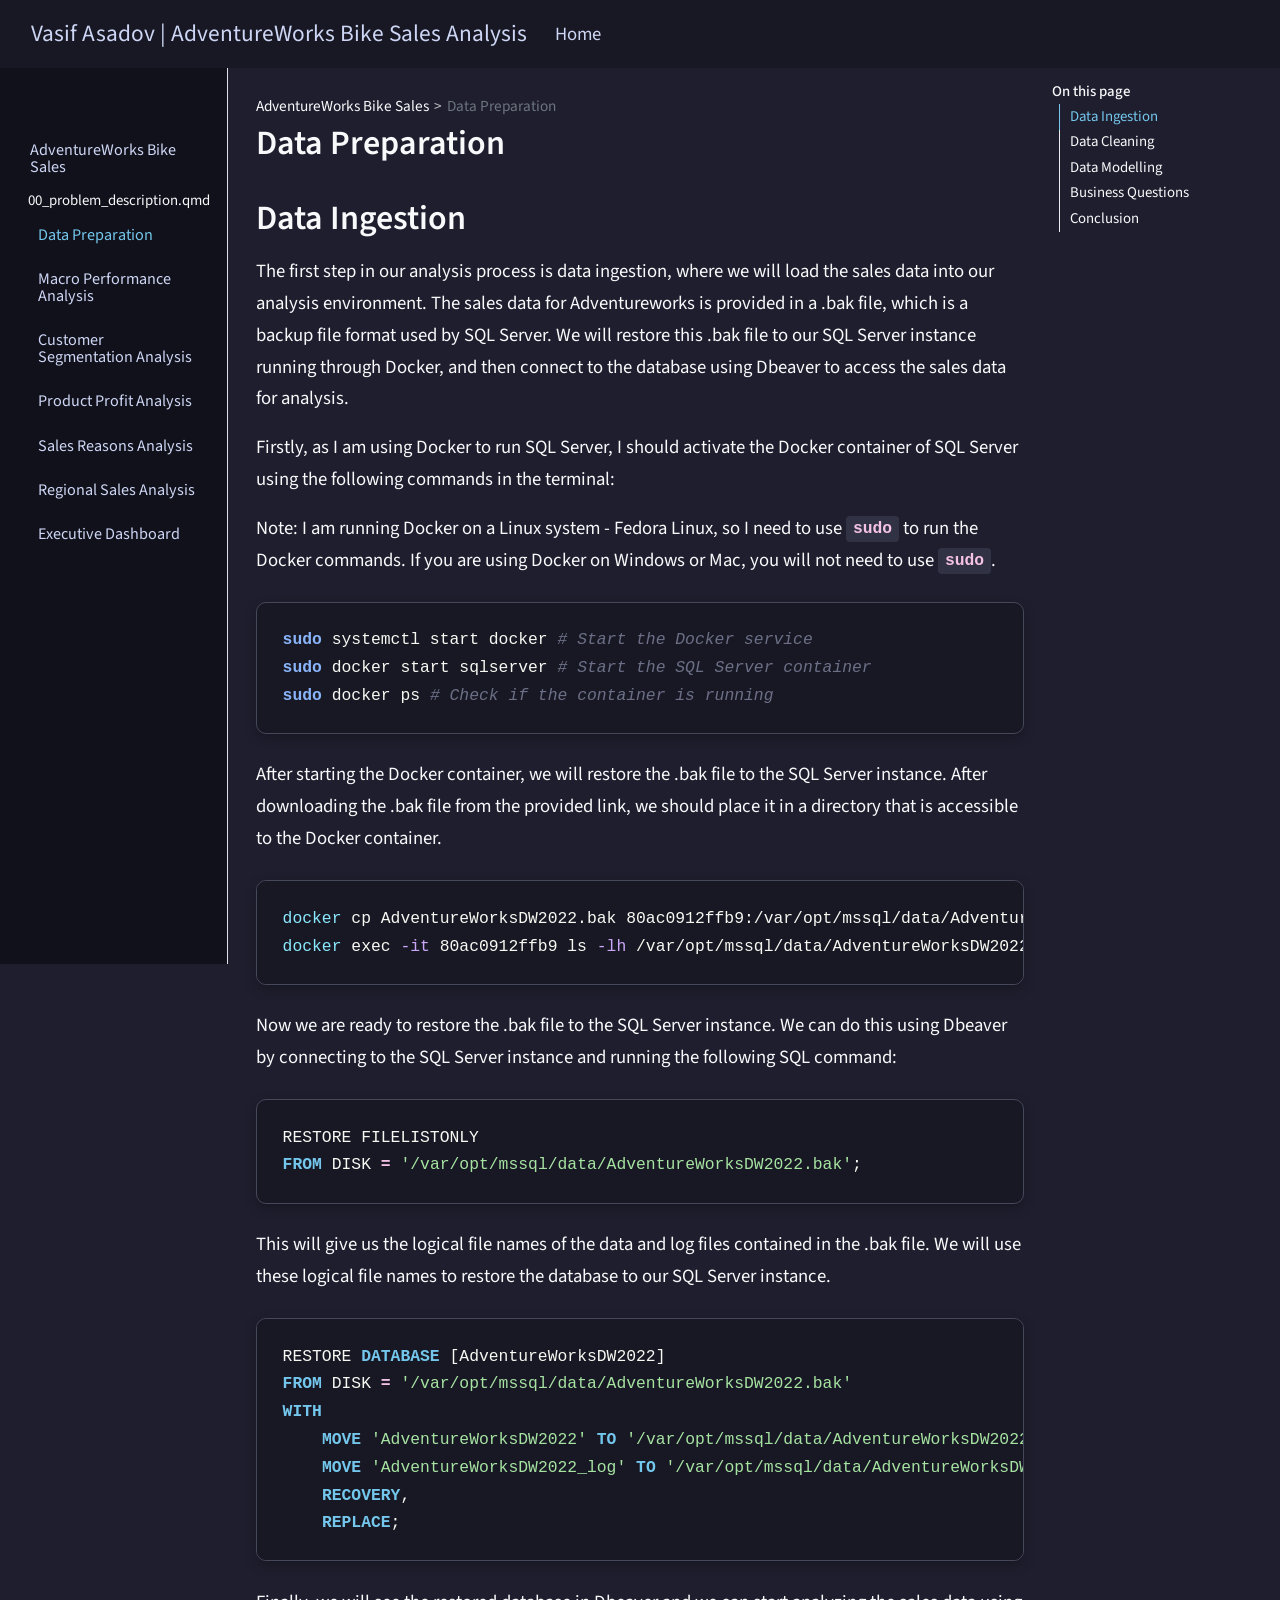
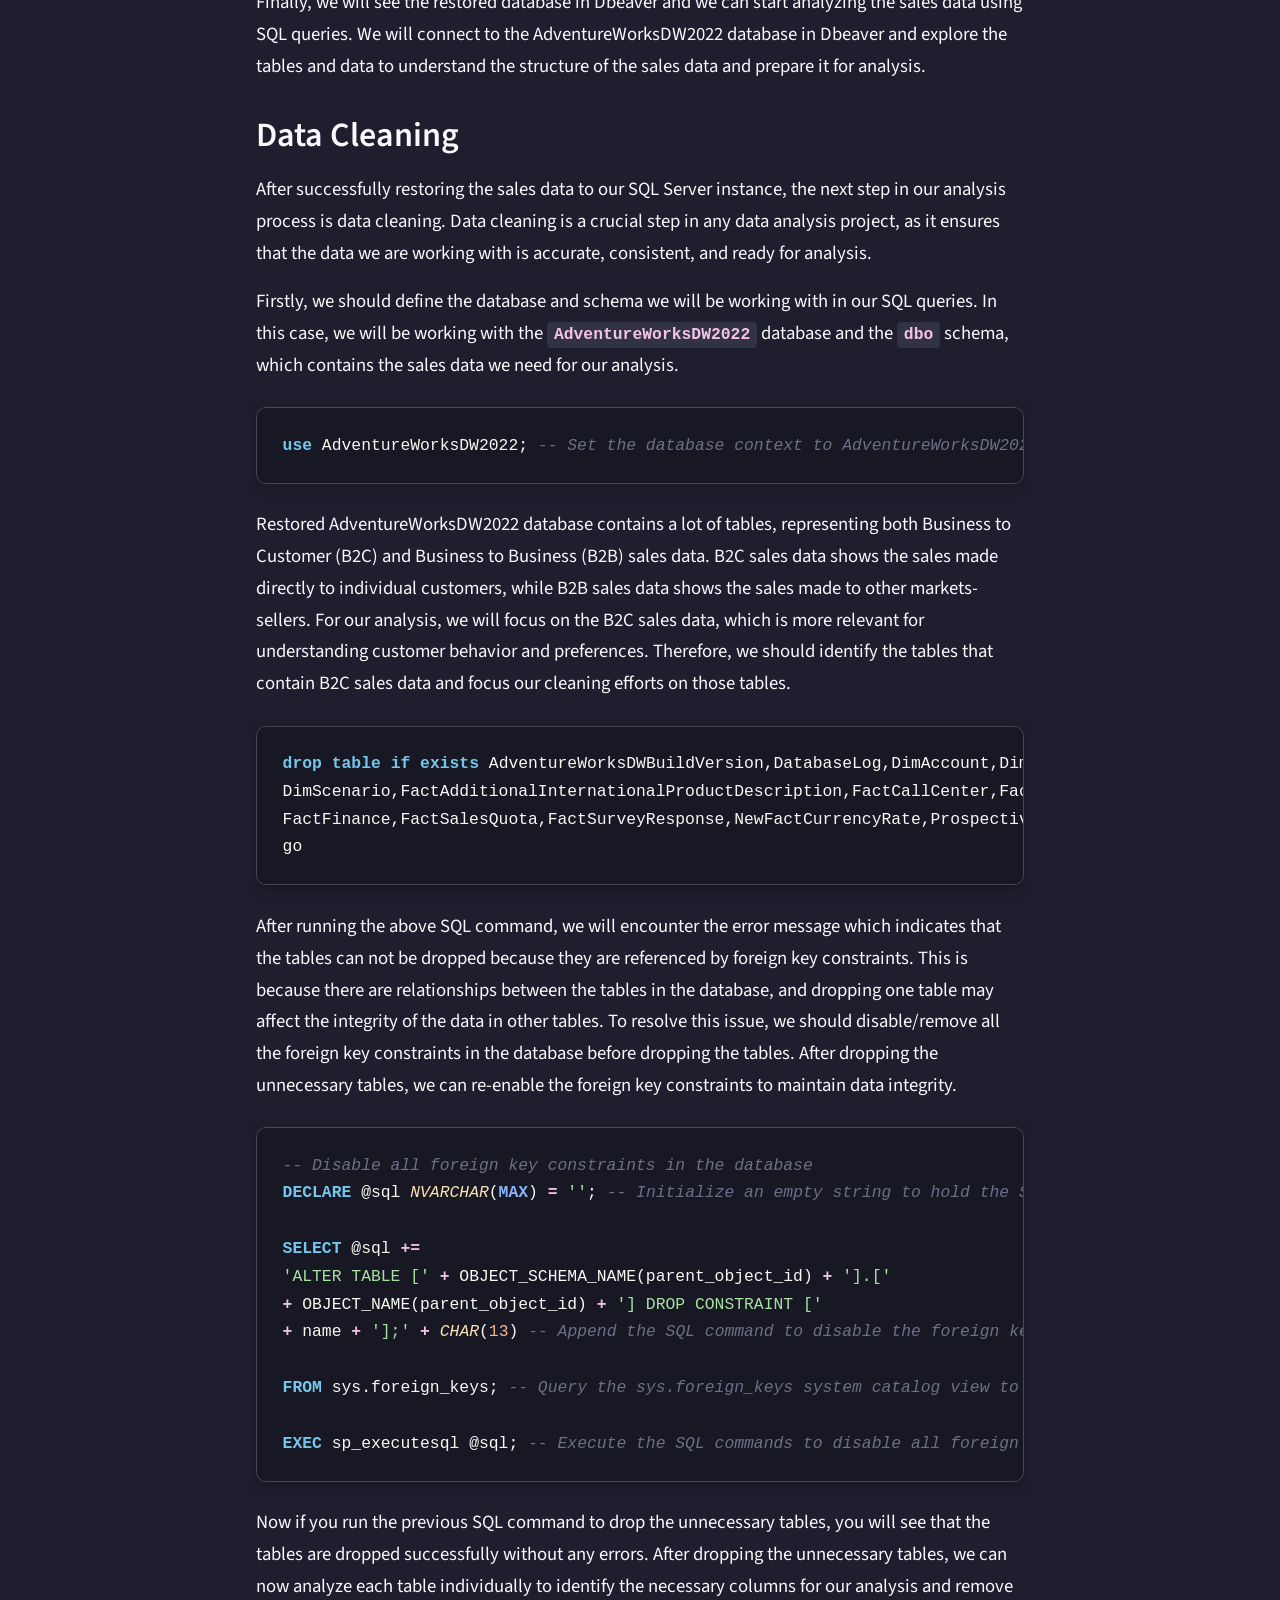
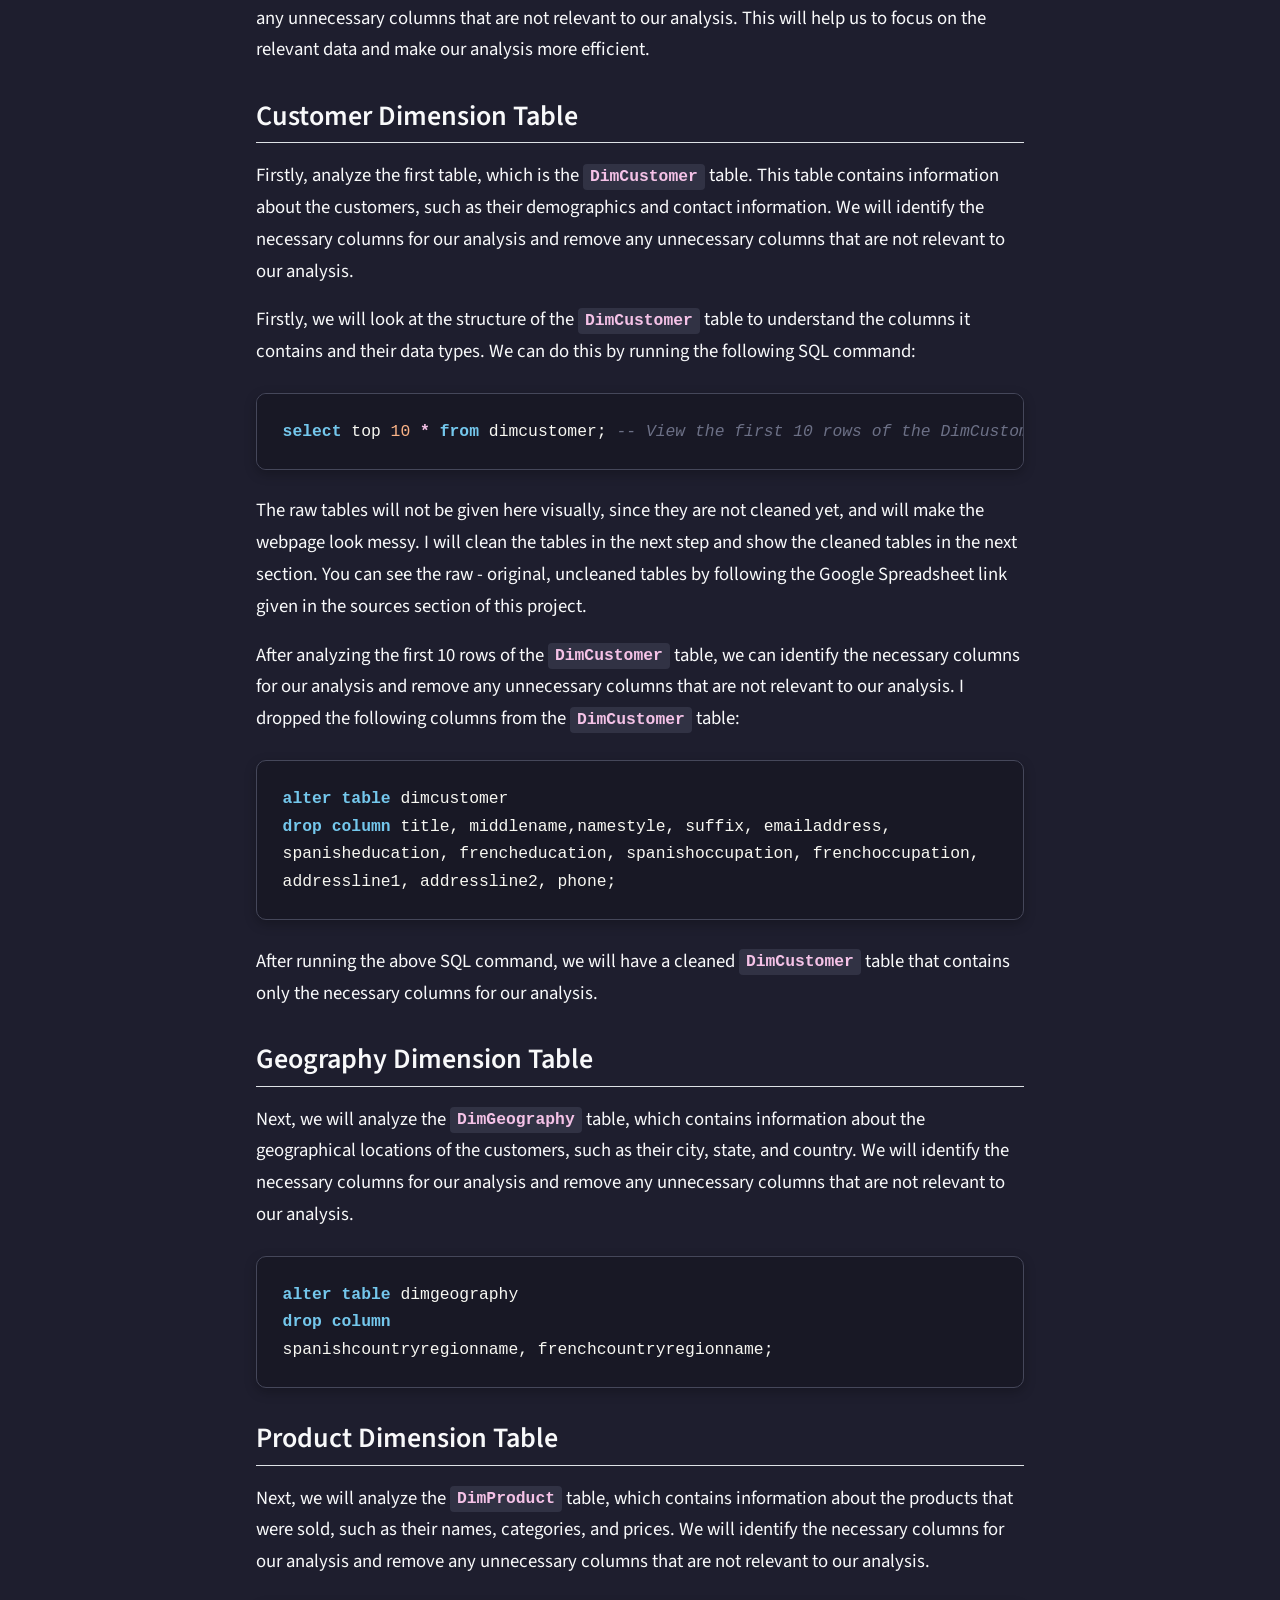
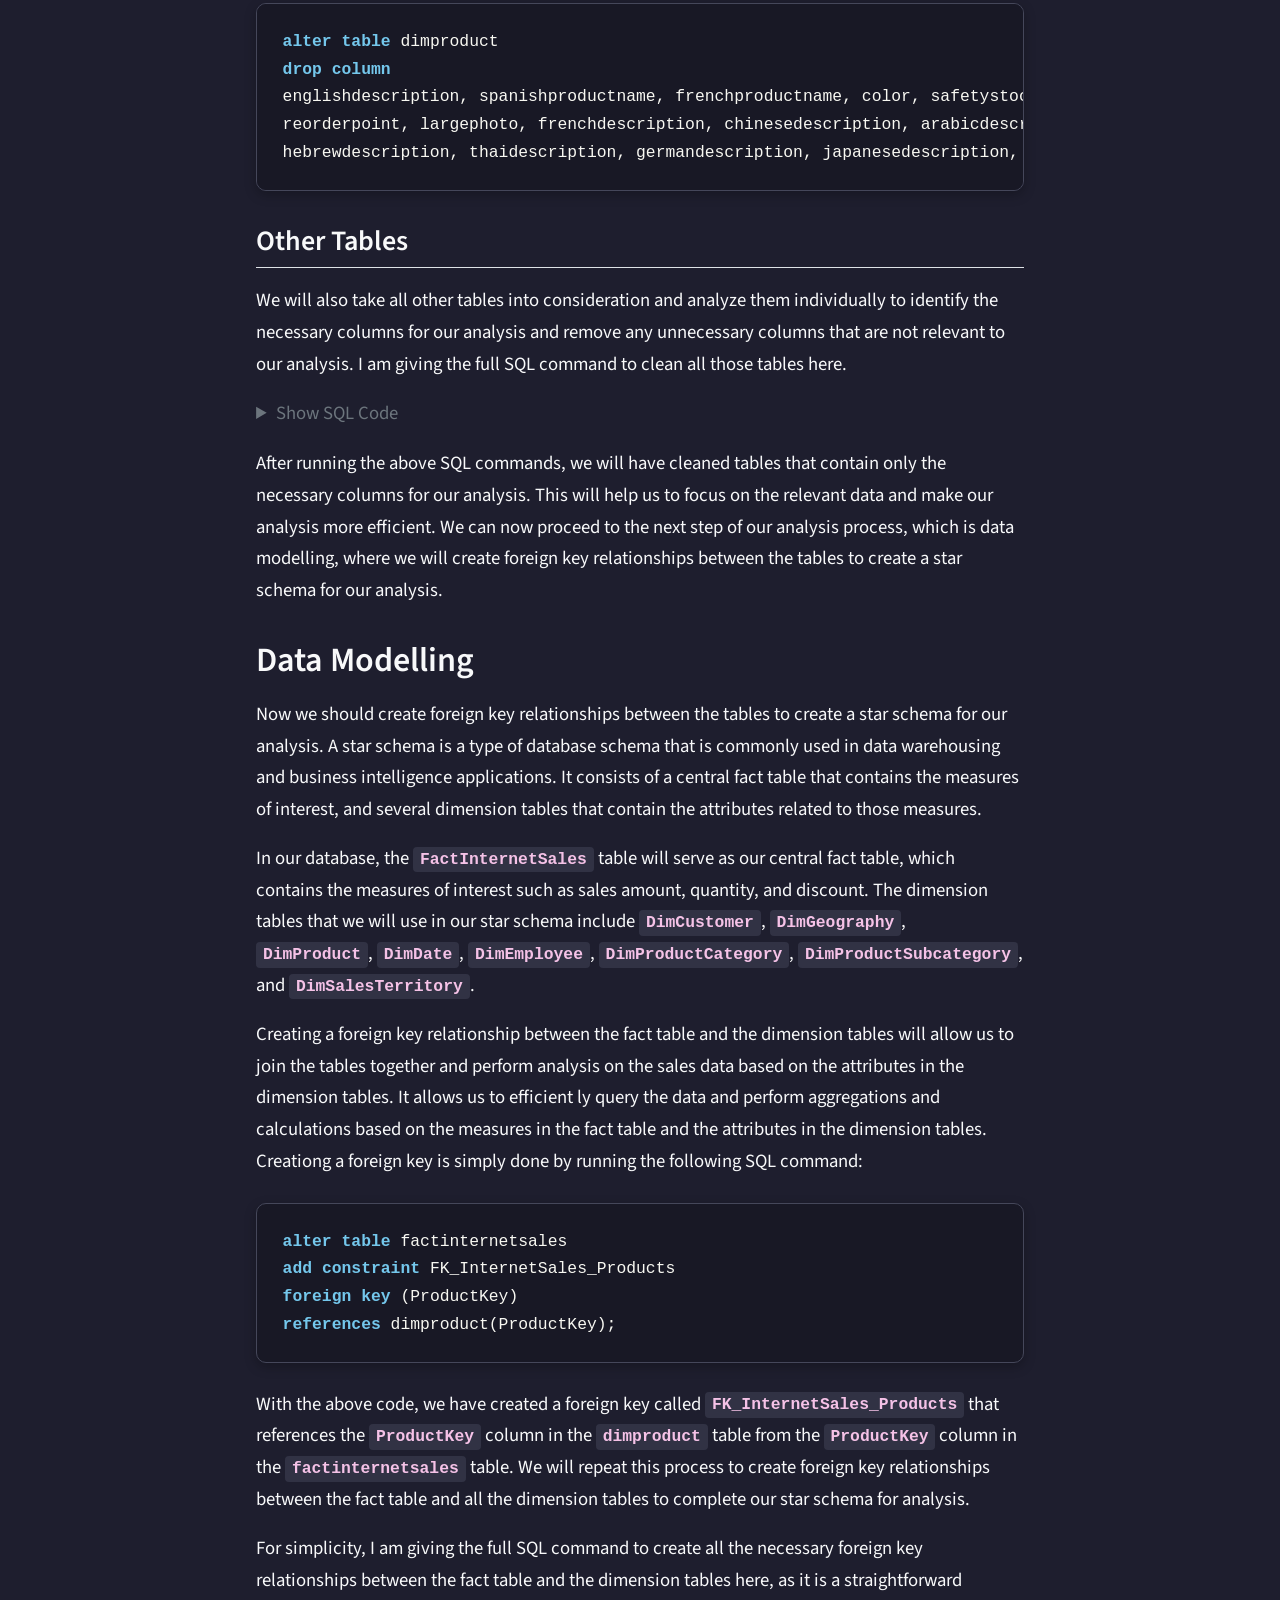
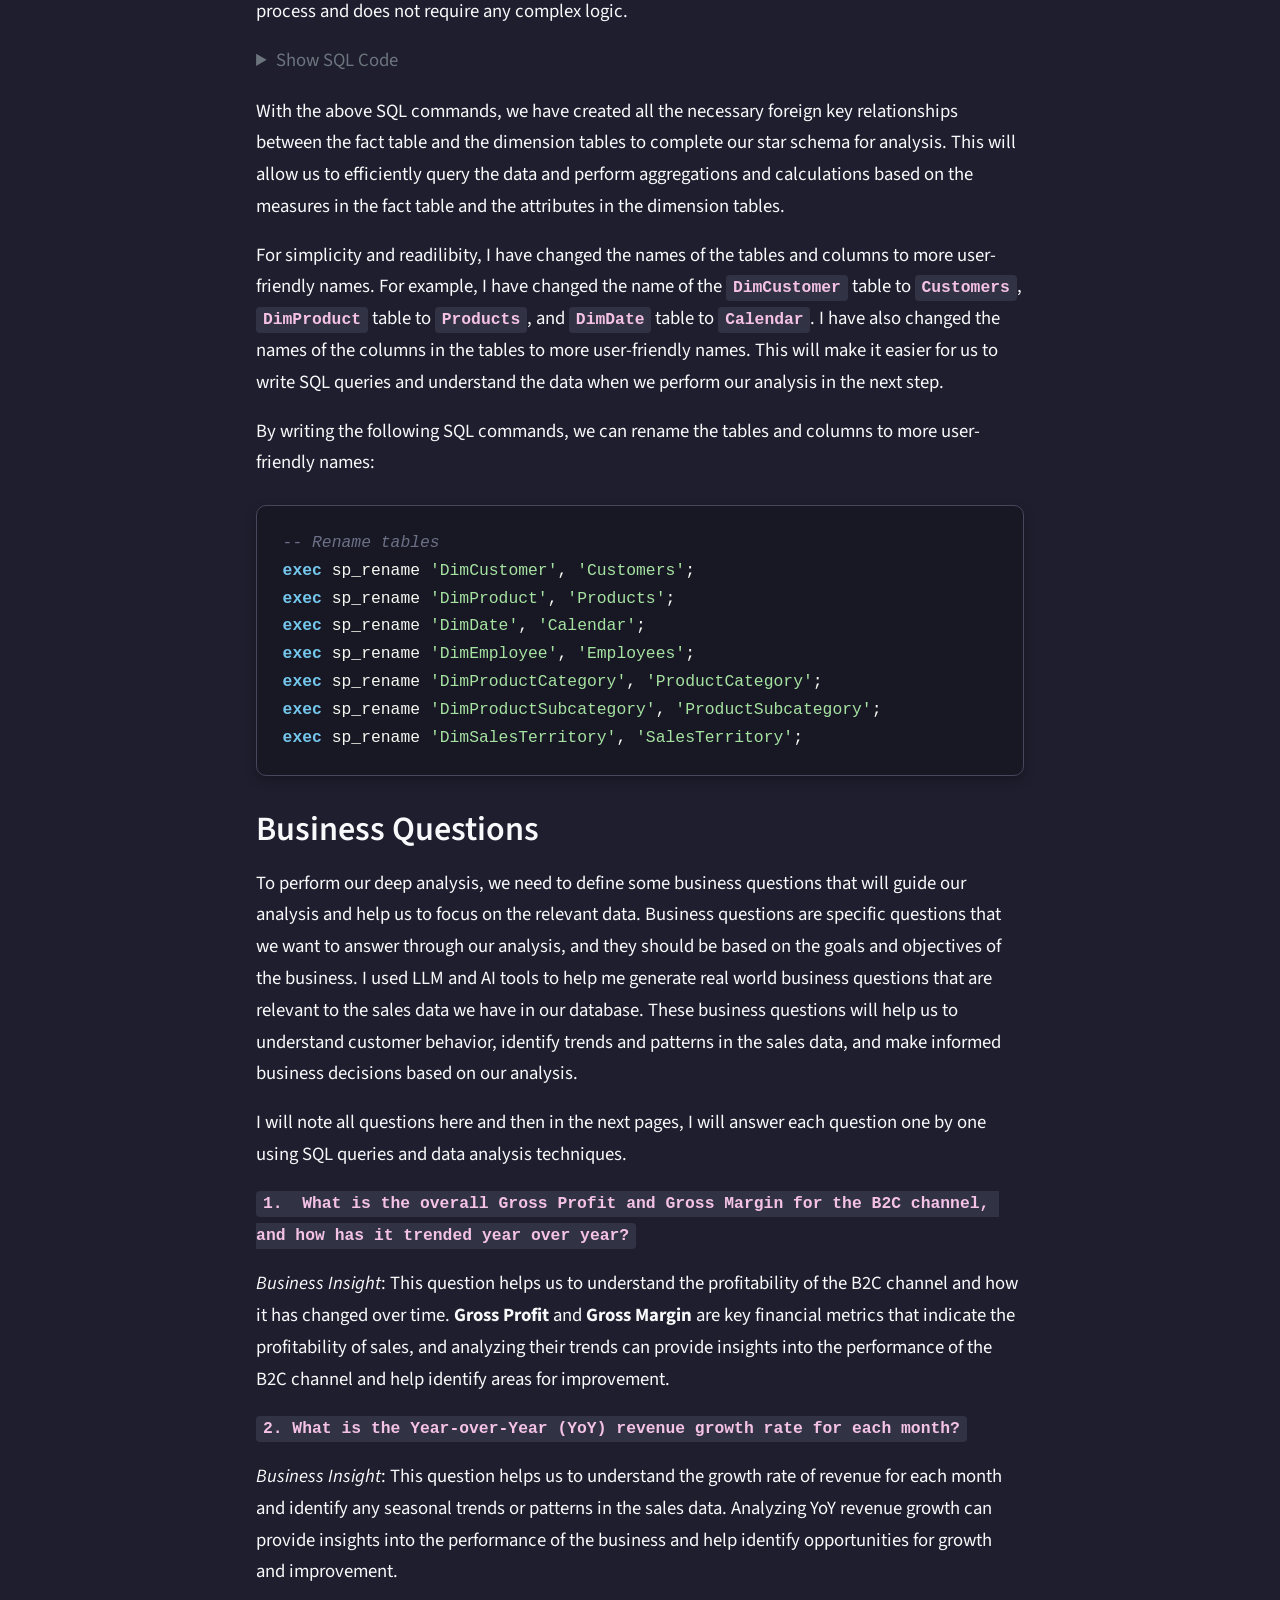
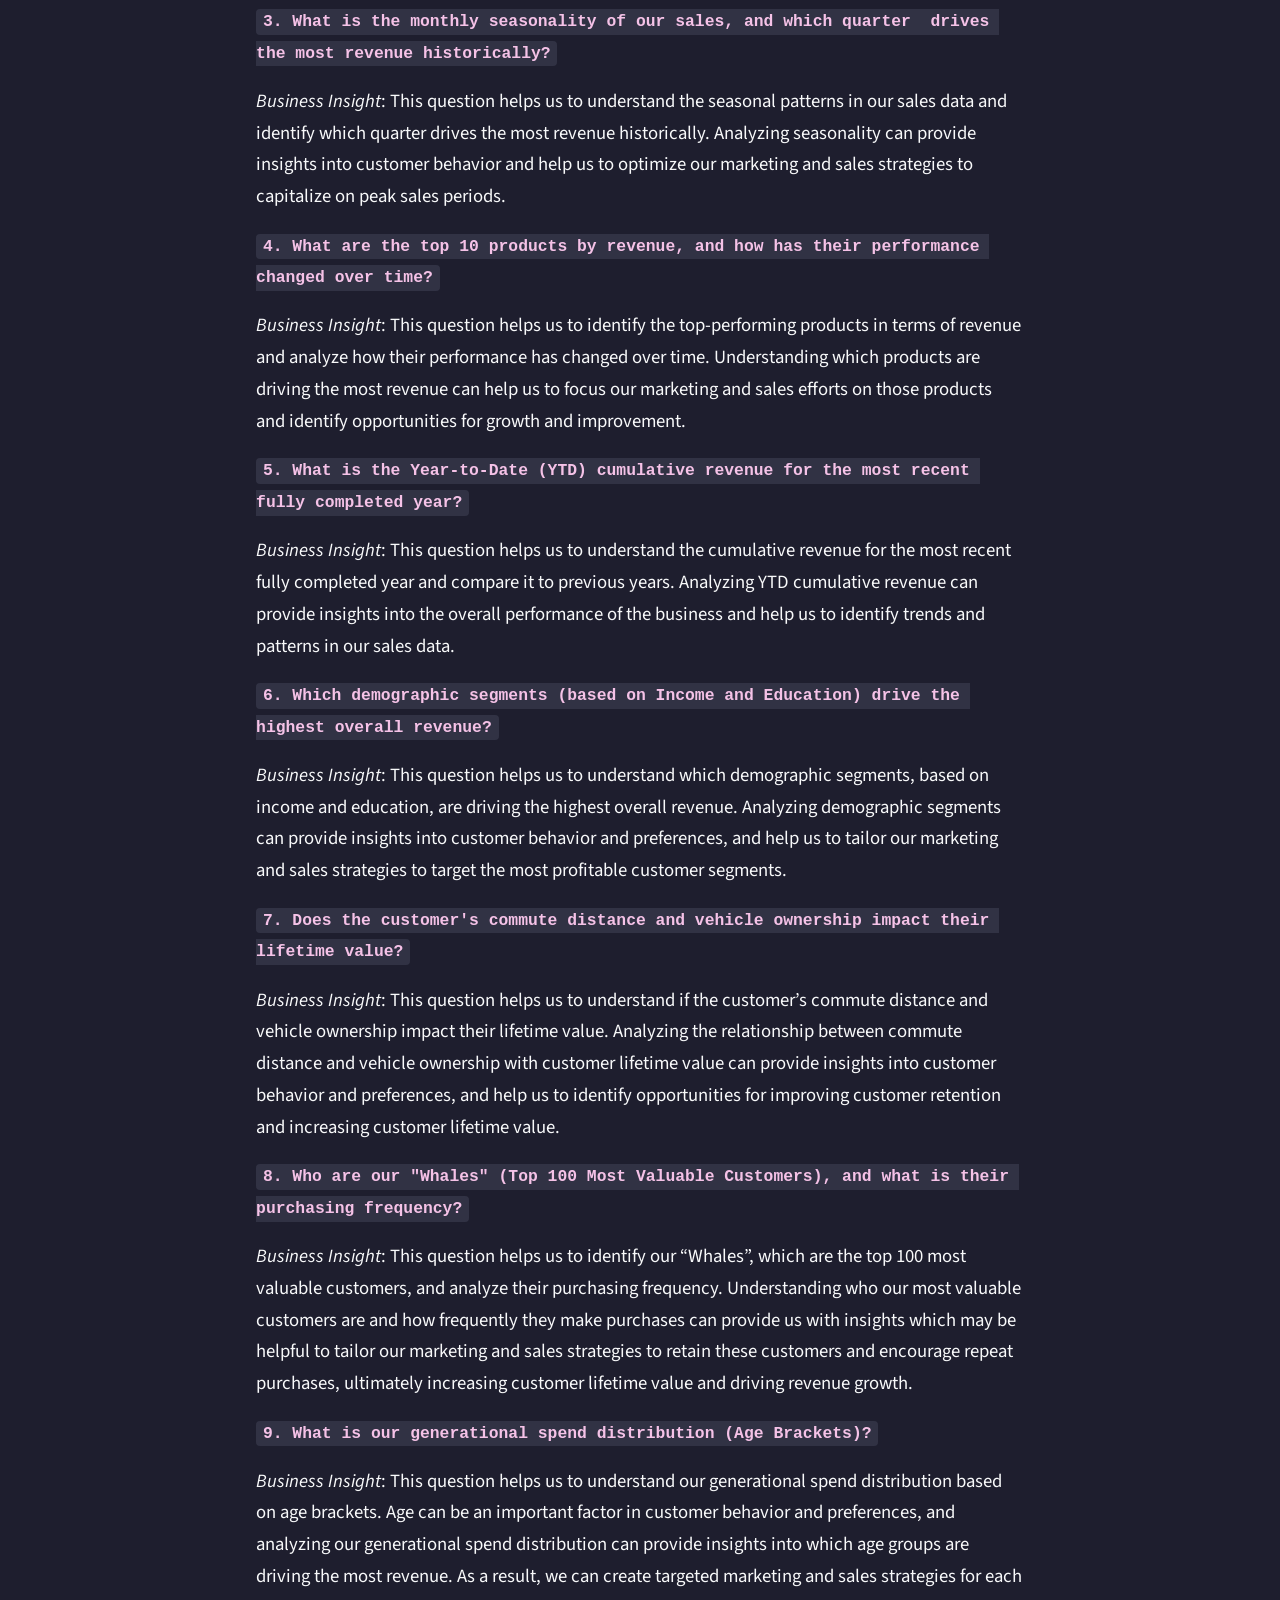
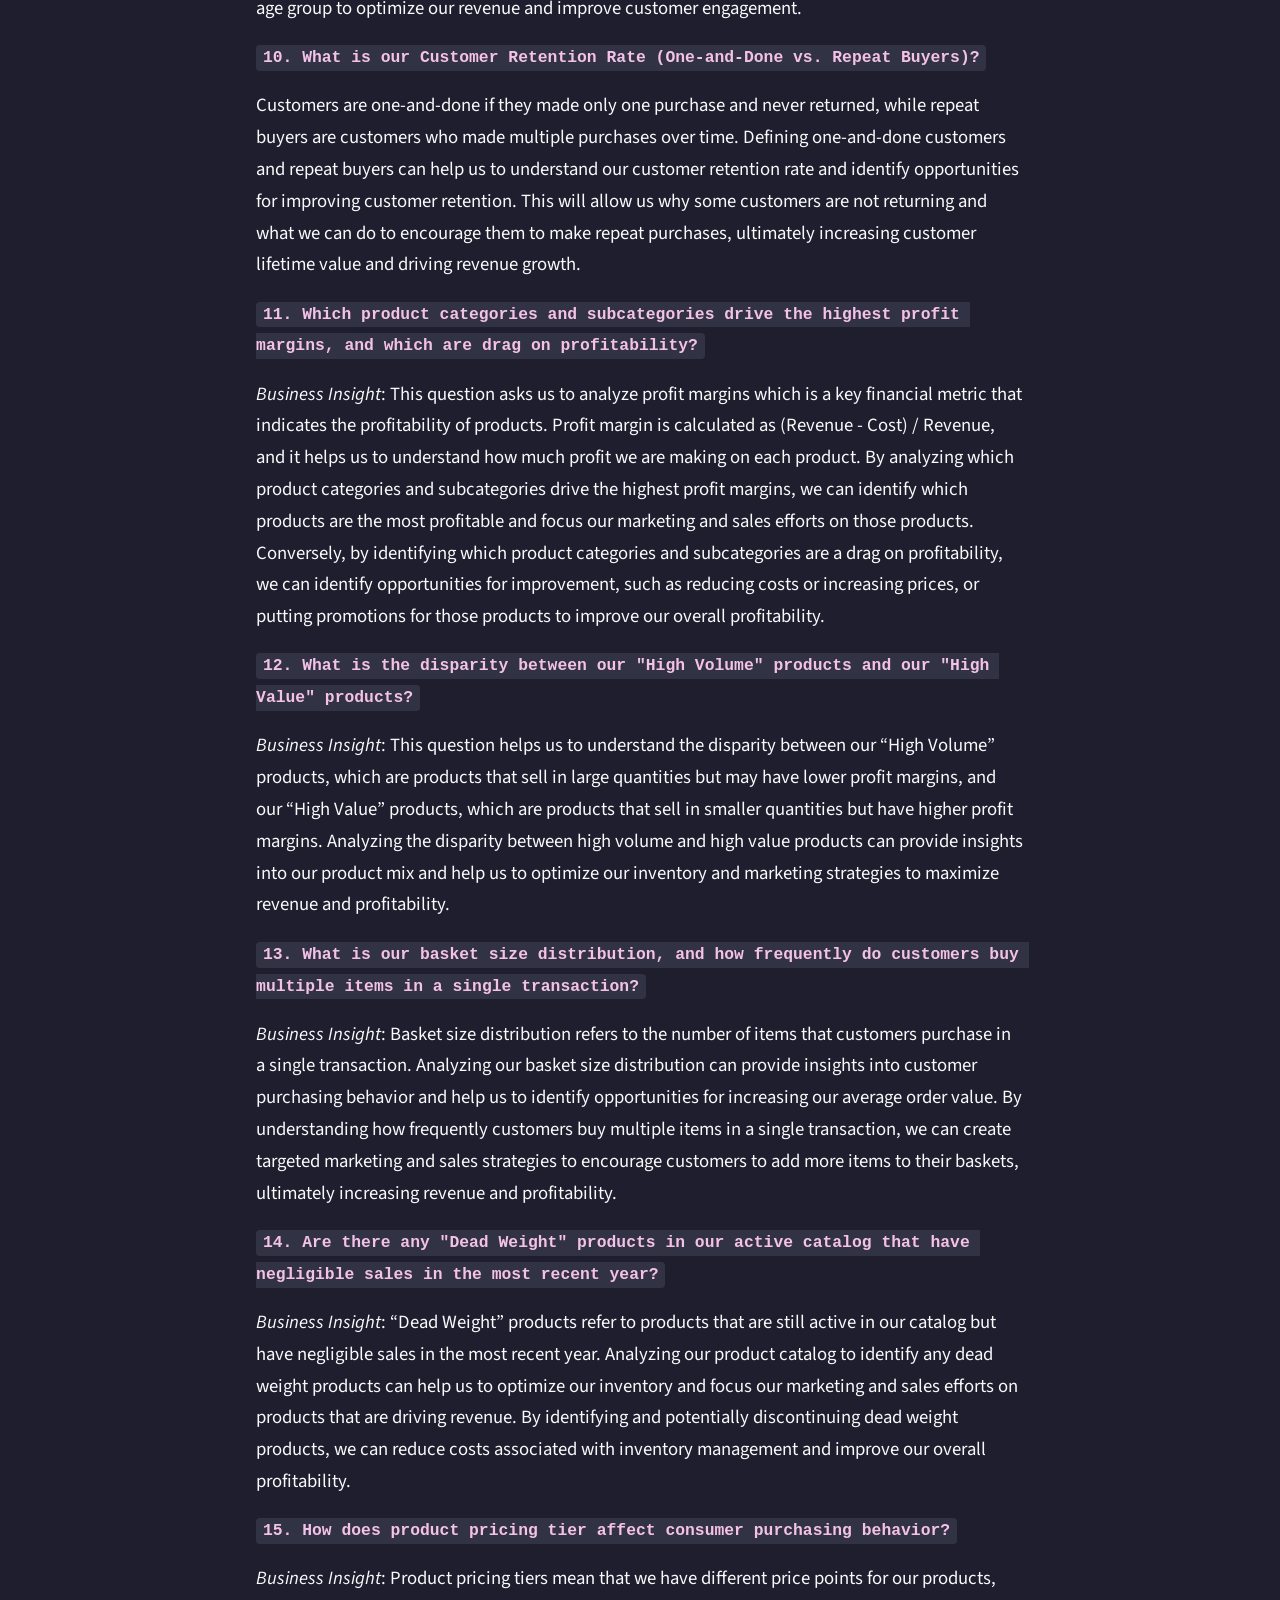
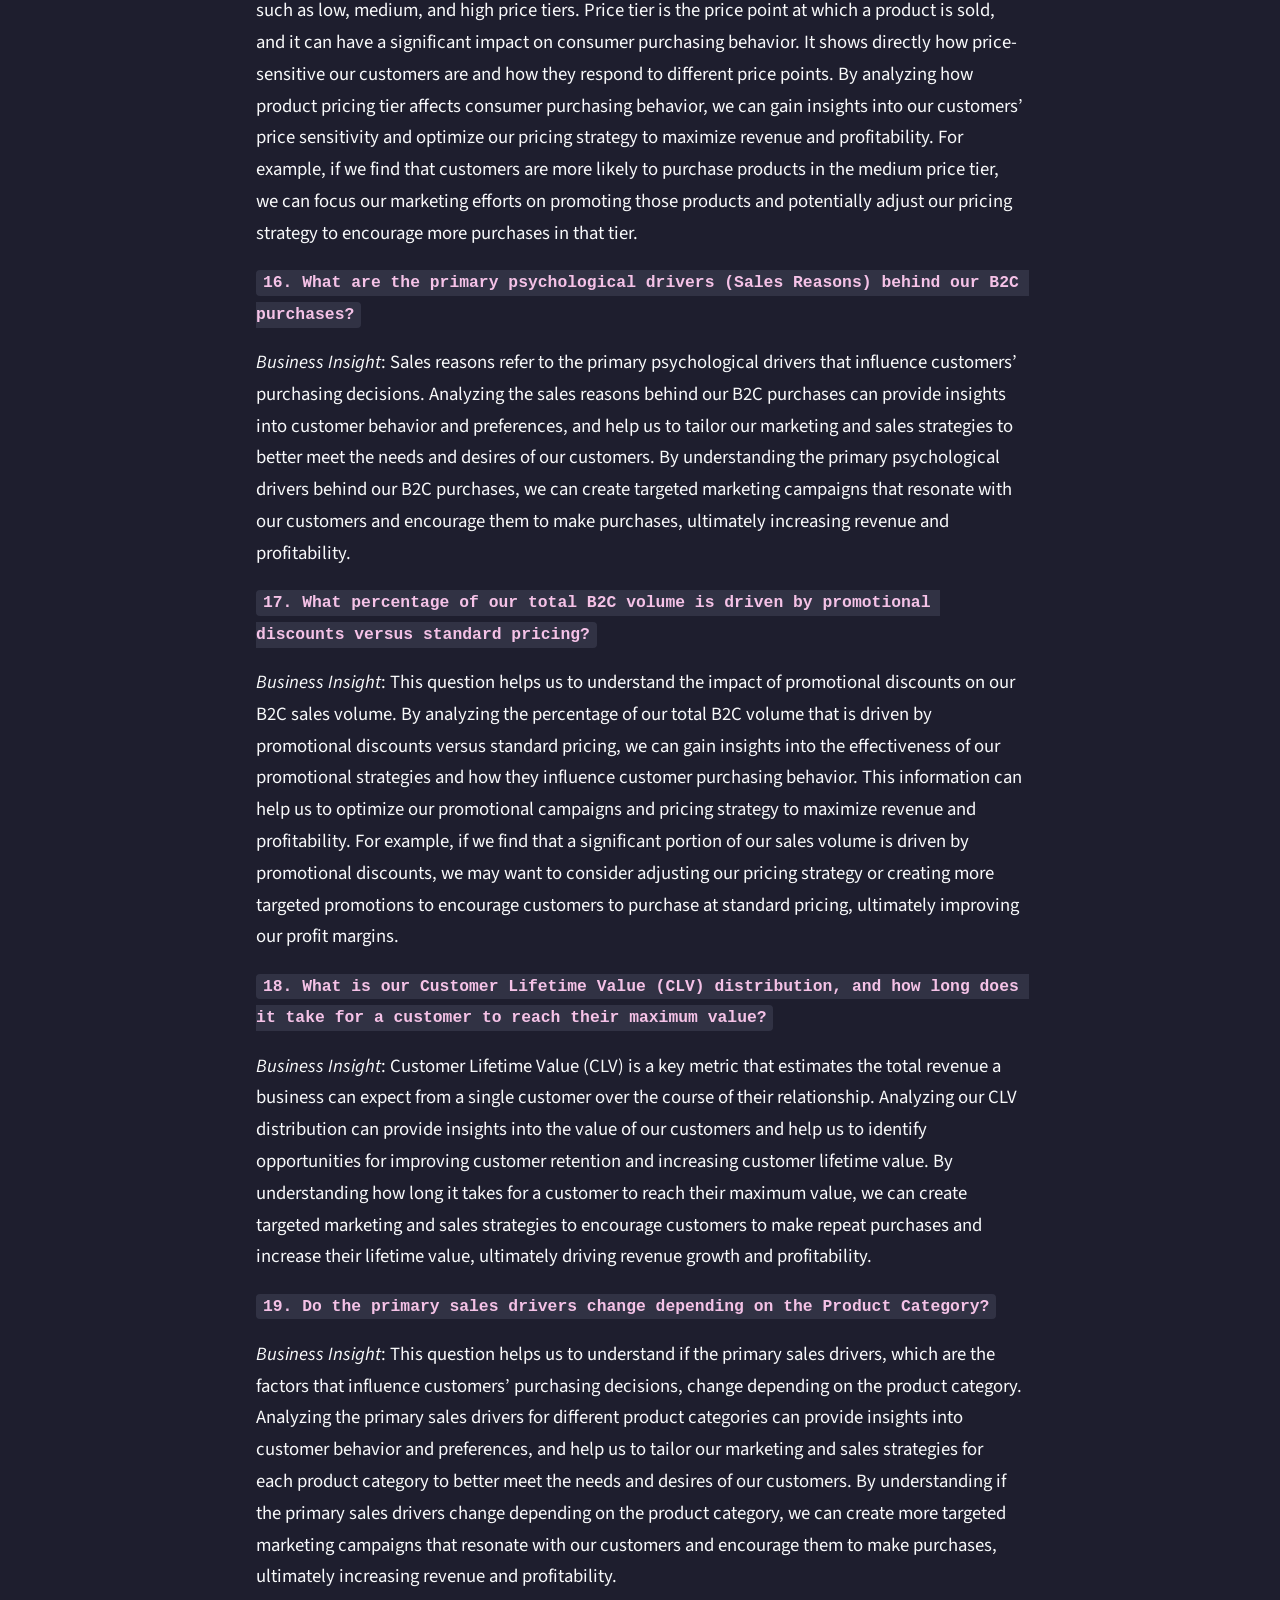
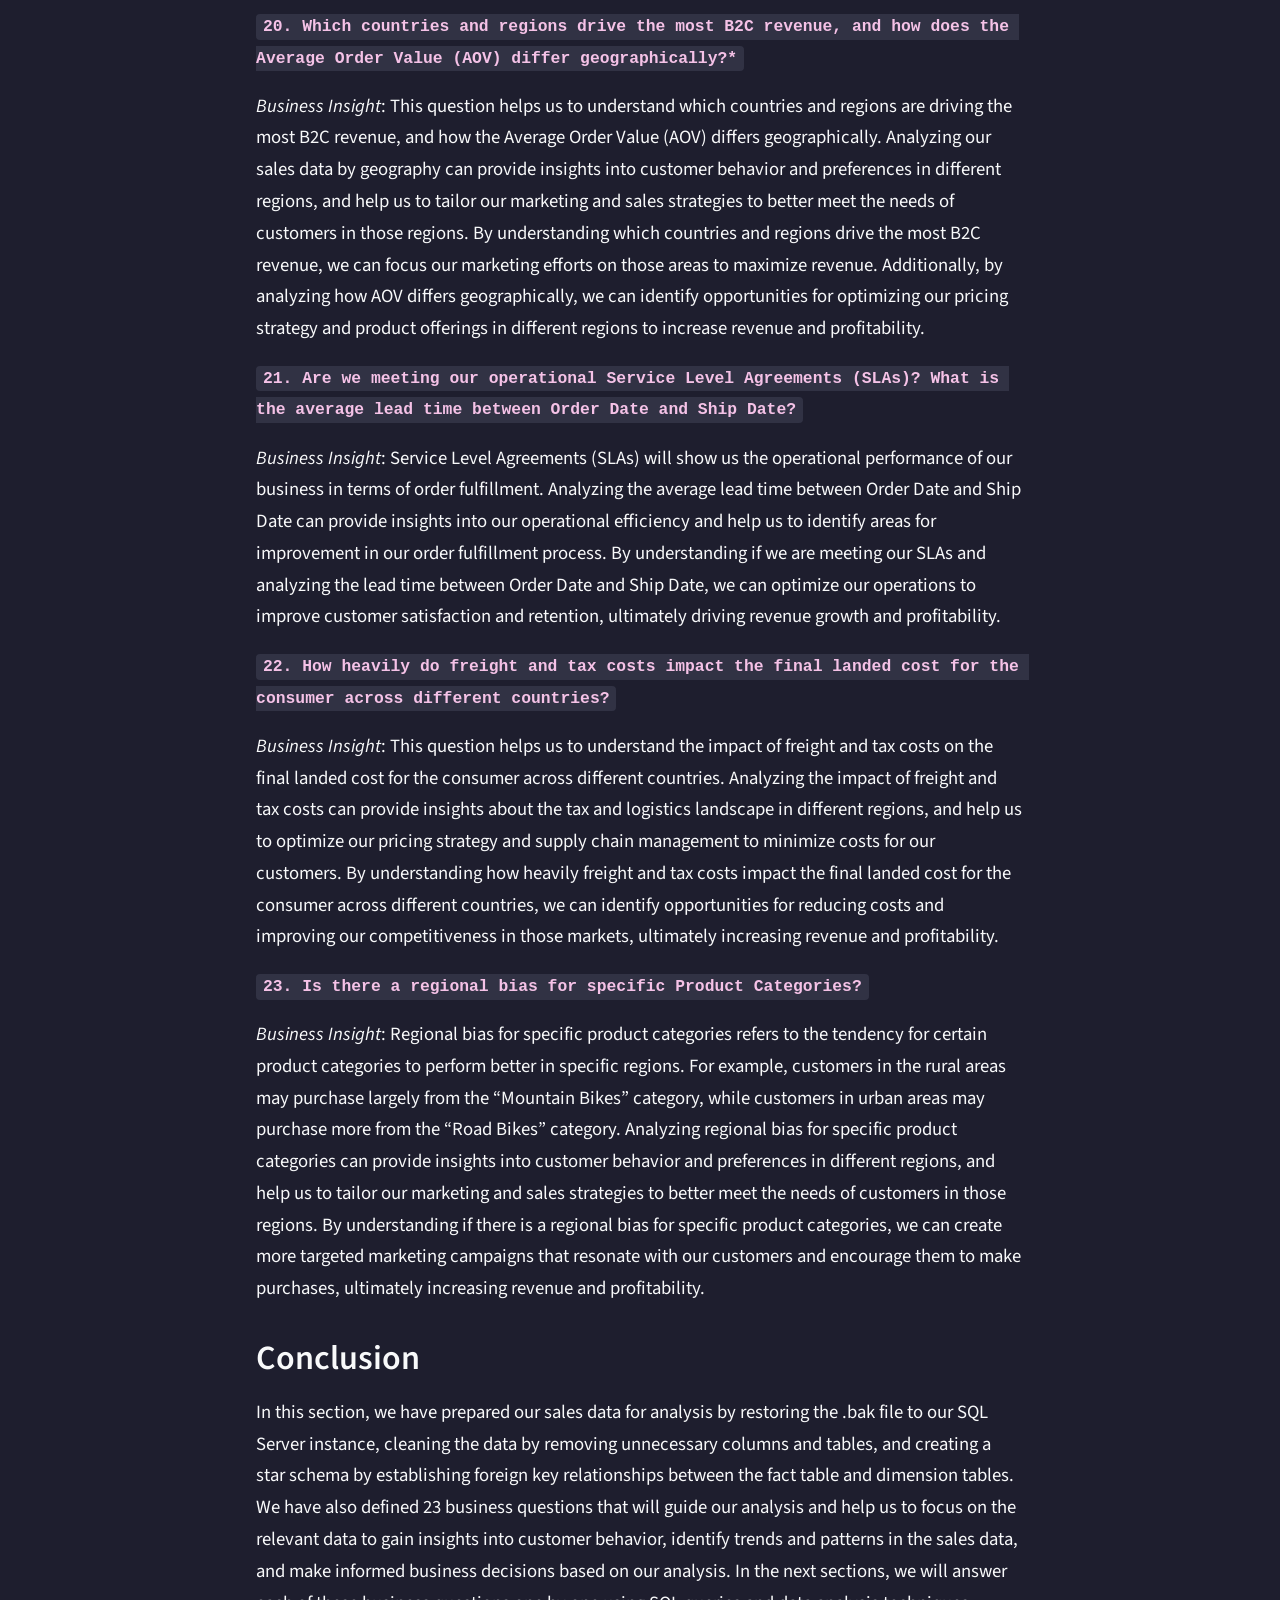
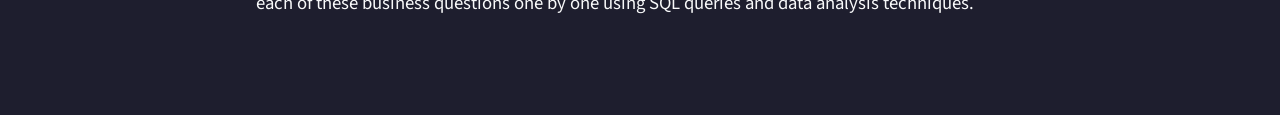
==== docs/01_data_preparation.html @ 7cc01ebc "Quarto website" ====
<!DOCTYPE html>
<html xmlns="http://www.w3.org/1999/xhtml" lang="en" xml:lang="en"><head>

<meta charset="utf-8">
<meta name="generator" content="quarto-1.9.37">

<meta name="viewport" content="width=device-width, initial-scale=1.0, user-scalable=yes">


<title>Data Preparation – Vasif Asadov | AdventureWorks Bike Sales Analysis</title>
<style>
/* Default styles provided by pandoc.
** See https://pandoc.org/MANUAL.html#variables-for-html for config info.
*/
code{white-space: pre-wrap;}
span.smallcaps{font-variant: small-caps;}
div.columns{display: flex; gap: min(4vw, 1.5em);}
div.column{flex: auto; overflow-x: auto;}
div.hanging-indent{margin-left: 1.5em; text-indent: -1.5em;}
ul.task-list{list-style: none;}
ul.task-list li input[type="checkbox"] {
  width: 0.8em;
  margin: 0 0.8em 0.2em -1em; /* quarto-specific, see https://github.com/quarto-dev/quarto-cli/issues/4556 */ 
  vertical-align: middle;
}
/* CSS for syntax highlighting */
html { -webkit-text-size-adjust: 100%; }
pre > code.sourceCode { white-space: pre; position: relative; }
pre > code.sourceCode > span { display: inline-block; line-height: 1.25; }
pre > code.sourceCode > span:empty { height: 1.2em; }
.sourceCode { overflow: visible; }
code.sourceCode > span { color: inherit; text-decoration: inherit; }
div.sourceCode { margin: 1em 0; }
pre.sourceCode { margin: 0; }
@media screen {
div.sourceCode { overflow: auto; }
}
@media print {
pre > code.sourceCode { white-space: pre-wrap; }
pre > code.sourceCode > span { text-indent: -5em; padding-left: 5em; }
}
pre.numberSource code
  { counter-reset: source-line 0; }
pre.numberSource code > span
  { position: relative; left: -4em; counter-increment: source-line; }
pre.numberSource code > span > a:first-child::before
  { content: counter(source-line);
    position: relative; left: -1em; text-align: right; vertical-align: baseline;
    border: none; display: inline-block;
    -webkit-touch-callout: none; -webkit-user-select: none;
    -khtml-user-select: none; -moz-user-select: none;
    -ms-user-select: none; user-select: none;
    padding: 0 4px; width: 4em;
  }
pre.numberSource { margin-left: 3em;  padding-left: 4px; }
div.sourceCode
  {   }
@media screen {
pre > code.sourceCode > span > a:first-child::before { text-decoration: underline; }
}
</style>


<script src="site_libs/quarto-nav/quarto-nav.js"></script>
<script src="site_libs/quarto-nav/headroom.min.js"></script>
<script src="site_libs/clipboard/clipboard.min.js"></script>
<script src="site_libs/quarto-search/autocomplete.umd.js"></script>
<script src="site_libs/quarto-search/fuse.min.js"></script>
<script src="site_libs/quarto-search/quarto-search.js"></script>
<meta name="quarto:offset" content="./">
<link href="./assets/favicon.ico" rel="icon">
<script src="site_libs/quarto-html/quarto.js" type="module"></script>
<script src="site_libs/quarto-html/tabsets/tabsets.js" type="module"></script>
<script src="site_libs/quarto-html/popper.min.js"></script>
<script src="site_libs/quarto-html/tippy.umd.min.js"></script>
<script src="site_libs/quarto-html/anchor.min.js"></script>
<link href="site_libs/quarto-html/tippy.css" rel="stylesheet">
<link href="site_libs/quarto-html/quarto-syntax-highlighting-dark-0cda25dcbb8fe09c7138904322940710.css" rel="stylesheet" id="quarto-text-highlighting-styles">
<script src="site_libs/bootstrap/bootstrap.min.js"></script>
<link href="site_libs/bootstrap/bootstrap-icons.css" rel="stylesheet">
<link href="site_libs/bootstrap/bootstrap-095c5612e4422d114998b098e0e10f6c.min.css" rel="stylesheet" append-hash="true" id="quarto-bootstrap" data-mode="dark">
<script id="quarto-search-options" type="application/json">{
  "location": "navbar",
  "copy-button": false,
  "collapse-after": 3,
  "panel-placement": "end",
  "type": "overlay",
  "limit": 50,
  "keyboard-shortcut": [
    "f",
    "/",
    "s"
  ],
  "show-item-context": false,
  "language": {
    "search-no-results-text": "No results",
    "search-matching-documents-text": "matching documents",
    "search-copy-link-title": "Copy link to search",
    "search-hide-matches-text": "Hide additional matches",
    "search-more-match-text": "more match in this document",
    "search-more-matches-text": "more matches in this document",
    "search-clear-button-title": "Clear",
    "search-text-placeholder": "",
    "search-detached-cancel-button-title": "Cancel",
    "search-submit-button-title": "Submit",
    "search-label": "Search"
  }
}</script>


</head>

<body class="nav-sidebar docked nav-fixed quarto-light">

<div id="quarto-search-results"></div>
  <header id="quarto-header" class="headroom fixed-top">
    <nav class="navbar navbar-expand-lg " data-bs-theme="dark">
      <div class="navbar-container container-fluid">
      <div class="navbar-brand-container mx-auto">
    <a class="navbar-brand" href="./index.html">
    <span class="navbar-title">Vasif Asadov | AdventureWorks Bike Sales Analysis</span>
    </a>
  </div>
            <div id="quarto-search" class="" title="Search"></div>
          <button class="navbar-toggler" type="button" data-bs-toggle="collapse" data-bs-target="#navbarCollapse" aria-controls="navbarCollapse" role="menu" aria-expanded="false" aria-label="Toggle navigation" onclick="if (window.quartoToggleHeadroom) { window.quartoToggleHeadroom(); }">
  <span class="navbar-toggler-icon"></span>
</button>
          <div class="collapse navbar-collapse" id="navbarCollapse">
            <ul class="navbar-nav navbar-nav-scroll me-auto">
  <li class="nav-item">
    <a class="nav-link" href="./index.html"> 
<span class="menu-text">Home</span></a>
  </li>  
</ul>
          </div> <!-- /navcollapse -->
            <div class="quarto-navbar-tools">
</div>
      </div> <!-- /container-fluid -->
    </nav>
  <nav class="quarto-secondary-nav">
    <div class="container-fluid d-flex">
      <button type="button" class="quarto-btn-toggle btn" data-bs-toggle="collapse" role="button" data-bs-target=".quarto-sidebar-collapse-item" aria-controls="quarto-sidebar" aria-expanded="false" aria-label="Toggle sidebar navigation" onclick="if (window.quartoToggleHeadroom) { window.quartoToggleHeadroom(); }">
        <i class="bi bi-layout-text-sidebar-reverse"></i>
      </button>
        <nav class="quarto-page-breadcrumbs" aria-label="breadcrumb"><ol class="breadcrumb"><li class="breadcrumb-item">AdventureWorks Bike Sales</li><li class="breadcrumb-item"><a href="./01_data_preparation.html">Data Preparation</a></li></ol></nav>
        <a class="flex-grow-1" role="navigation" data-bs-toggle="collapse" data-bs-target=".quarto-sidebar-collapse-item" aria-controls="quarto-sidebar" aria-expanded="false" aria-label="Toggle sidebar navigation" onclick="if (window.quartoToggleHeadroom) { window.quartoToggleHeadroom(); }">      
        </a>
      <button type="button" class="btn quarto-search-button" aria-label="Search" onclick="window.quartoOpenSearch();">
        <i class="bi bi-search"></i>
      </button>
    </div>
  </nav>
</header>
<!-- content -->
<div id="quarto-content" class="quarto-container page-columns page-rows-contents page-layout-article page-navbar">
<!-- sidebar -->
  <nav id="quarto-sidebar" class="sidebar collapse collapse-horizontal quarto-sidebar-collapse-item sidebar-navigation docked overflow-auto">
        <div class="mt-2 flex-shrink-0 align-items-center">
        <div class="sidebar-search">
        <div id="quarto-search" class="" title="Search"></div>
        </div>
        </div>
    <div class="sidebar-menu-container"> 
    <ul class="list-unstyled mt-1">
        <li class="sidebar-item sidebar-item-section">
      <div class="sidebar-item-container"> 
            <a class="sidebar-item-text sidebar-link text-start" data-bs-toggle="collapse" data-bs-target="#quarto-sidebar-section-1" role="navigation" aria-expanded="true">
 <span class="menu-text">AdventureWorks Bike Sales</span></a>
          <a class="sidebar-item-toggle text-start" data-bs-toggle="collapse" data-bs-target="#quarto-sidebar-section-1" role="navigation" aria-expanded="true" aria-label="Toggle section">
            <i class="bi bi-chevron-right ms-2"></i>
          </a> 
      </div>
      <ul id="quarto-sidebar-section-1" class="collapse list-unstyled sidebar-section depth1 show">  
          <li class="sidebar-item">
 <span class="menu-text">00_problem_description.qmd</span>
  </li>
          <li class="sidebar-item">
  <div class="sidebar-item-container"> 
  <a href="./01_data_preparation.html" class="sidebar-item-text sidebar-link active">
 <span class="menu-text">Data Preparation</span></a>
  </div>
</li>
          <li class="sidebar-item">
  <div class="sidebar-item-container"> 
  <a href="./02_macro_performance.html" class="sidebar-item-text sidebar-link">
 <span class="menu-text">Macro Performance Analysis</span></a>
  </div>
</li>
          <li class="sidebar-item">
  <div class="sidebar-item-container"> 
  <a href="./03_customer_analysis.html" class="sidebar-item-text sidebar-link">
 <span class="menu-text">Customer Segmentation Analysis</span></a>
  </div>
</li>
          <li class="sidebar-item">
  <div class="sidebar-item-container"> 
  <a href="./04_performance_analysis.html" class="sidebar-item-text sidebar-link">
 <span class="menu-text">Product Profit Analysis</span></a>
  </div>
</li>
          <li class="sidebar-item">
  <div class="sidebar-item-container"> 
  <a href="./05_sales_reasons.html" class="sidebar-item-text sidebar-link">
 <span class="menu-text">Sales Reasons Analysis</span></a>
  </div>
</li>
          <li class="sidebar-item">
  <div class="sidebar-item-container"> 
  <a href="./06_regional_analysis.html" class="sidebar-item-text sidebar-link">
 <span class="menu-text">Regional Sales Analysis</span></a>
  </div>
</li>
          <li class="sidebar-item">
  <div class="sidebar-item-container"> 
  <a href="./07_executive_dashboard.html" class="sidebar-item-text sidebar-link">
 <span class="menu-text">Executive Dashboard</span></a>
  </div>
</li>
      </ul>
  </li>
    </ul>
    </div>
</nav>
<div id="quarto-sidebar-glass" class="quarto-sidebar-collapse-item" data-bs-toggle="collapse" data-bs-target=".quarto-sidebar-collapse-item"></div>
<!-- margin-sidebar -->
    <div id="quarto-margin-sidebar" class="sidebar margin-sidebar">
        <nav id="TOC" role="doc-toc" class="toc-active">
    <h2 id="toc-title">On this page</h2>
   
  <ul>
  <li><a href="#data-ingestion" id="toc-data-ingestion" class="nav-link active" data-scroll-target="#data-ingestion">Data Ingestion</a></li>
  <li><a href="#data-cleaning" id="toc-data-cleaning" class="nav-link" data-scroll-target="#data-cleaning">Data Cleaning</a>
  <ul class="collapse">
  <li><a href="#customer-dimension-table" id="toc-customer-dimension-table" class="nav-link" data-scroll-target="#customer-dimension-table">Customer Dimension Table</a></li>
  <li><a href="#geography-dimension-table" id="toc-geography-dimension-table" class="nav-link" data-scroll-target="#geography-dimension-table">Geography Dimension Table</a></li>
  <li><a href="#product-dimension-table" id="toc-product-dimension-table" class="nav-link" data-scroll-target="#product-dimension-table">Product Dimension Table</a></li>
  <li><a href="#other-tables" id="toc-other-tables" class="nav-link" data-scroll-target="#other-tables">Other Tables</a></li>
  </ul></li>
  <li><a href="#data-modelling" id="toc-data-modelling" class="nav-link" data-scroll-target="#data-modelling">Data Modelling</a></li>
  <li><a href="#business-questions" id="toc-business-questions" class="nav-link" data-scroll-target="#business-questions">Business Questions</a></li>
  <li><a href="#conclusion" id="toc-conclusion" class="nav-link" data-scroll-target="#conclusion">Conclusion</a></li>
  </ul>
</nav>
    </div>
<!-- main -->
<main class="content" id="quarto-document-content">

<header id="title-block-header" class="quarto-title-block default"><nav class="quarto-page-breadcrumbs quarto-title-breadcrumbs d-none d-lg-block" aria-label="breadcrumb"><ol class="breadcrumb"><li class="breadcrumb-item">AdventureWorks Bike Sales</li><li class="breadcrumb-item"><a href="./01_data_preparation.html">Data Preparation</a></li></ol></nav>
<div class="quarto-title">
<h1 class="title">Data Preparation</h1>
</div>



<div class="quarto-title-meta">

    
  
    
  </div>
  


</header>


<section id="data-ingestion" class="level1">
<h1>Data Ingestion</h1>
<p>The first step in our analysis process is data ingestion, where we will load the sales data into our analysis environment. The sales data for Adventureworks is provided in a .bak file, which is a backup file format used by SQL Server. We will restore this .bak file to our SQL Server instance running through Docker, and then connect to the database using Dbeaver to access the sales data for analysis.</p>
<p>Firstly, as I am using Docker to run SQL Server, I should activate the Docker container of SQL Server using the following commands in the terminal:</p>
<p>Note: I am running Docker on a Linux system - Fedora Linux, so I need to use <code>sudo</code> to run the Docker commands. If you are using Docker on Windows or Mac, you will not need to use <code>sudo</code>.</p>
<div class="code-copy-outer-scaffold"><div class="sourceCode" id="cb1"><pre class="sourceCode bash code-with-copy"><code class="sourceCode bash"><span id="cb1-1"><a href="#cb1-1" aria-hidden="true" tabindex="-1"></a><span class="fu">sudo</span> systemctl start docker <span class="co"># Start the Docker service</span></span>
<span id="cb1-2"><a href="#cb1-2" aria-hidden="true" tabindex="-1"></a><span class="fu">sudo</span> docker start sqlserver <span class="co"># Start the SQL Server container</span></span>
<span id="cb1-3"><a href="#cb1-3" aria-hidden="true" tabindex="-1"></a><span class="fu">sudo</span> docker ps <span class="co"># Check if the container is running</span></span></code></pre></div><button title="Copy to Clipboard" class="code-copy-button"><i class="bi"></i></button></div>
<p>After starting the Docker container, we will restore the .bak file to the SQL Server instance. After downloading the .bak file from the provided link, we should place it in a directory that is accessible to the Docker container.</p>
<div class="code-copy-outer-scaffold"><div class="sourceCode" id="cb2"><pre class="sourceCode bash code-with-copy"><code class="sourceCode bash"><span id="cb2-1"><a href="#cb2-1" aria-hidden="true" tabindex="-1"></a><span class="ex">docker</span> cp AdventureWorksDW2022.bak 80ac0912ffb9:/var/opt/mssql/data/AdventureWorksDW2022.bak <span class="co"># Copy the .bak file to the Docker container</span></span>
<span id="cb2-2"><a href="#cb2-2" aria-hidden="true" tabindex="-1"></a><span class="ex">docker</span> exec <span class="at">-it</span> 80ac0912ffb9 ls <span class="at">-lh</span> /var/opt/mssql/data/AdventureWorksDW2022.bak <span class="co"># Verify that the file has been copied successfully</span></span></code></pre></div><button title="Copy to Clipboard" class="code-copy-button"><i class="bi"></i></button></div>
<p>Now we are ready to restore the .bak file to the SQL Server instance. We can do this using Dbeaver by connecting to the SQL Server instance and running the following SQL command:</p>
<div class="code-copy-outer-scaffold"><div class="sourceCode" id="cb3"><pre class="sourceCode sql code-with-copy"><code class="sourceCode sql"><span id="cb3-1"><a href="#cb3-1" aria-hidden="true" tabindex="-1"></a>RESTORE FILELISTONLY </span>
<span id="cb3-2"><a href="#cb3-2" aria-hidden="true" tabindex="-1"></a><span class="kw">FROM</span> DISK <span class="op">=</span> <span class="st">'/var/opt/mssql/data/AdventureWorksDW2022.bak'</span>;</span></code></pre></div><button title="Copy to Clipboard" class="code-copy-button"><i class="bi"></i></button></div>
<p>This will give us the logical file names of the data and log files contained in the .bak file. We will use these logical file names to restore the database to our SQL Server instance.</p>
<div class="code-copy-outer-scaffold"><div class="sourceCode" id="cb4"><pre class="sourceCode sql code-with-copy"><code class="sourceCode sql"><span id="cb4-1"><a href="#cb4-1" aria-hidden="true" tabindex="-1"></a>RESTORE <span class="kw">DATABASE</span> [AdventureWorksDW2022]</span>
<span id="cb4-2"><a href="#cb4-2" aria-hidden="true" tabindex="-1"></a><span class="kw">FROM</span> DISK <span class="op">=</span> <span class="st">'/var/opt/mssql/data/AdventureWorksDW2022.bak'</span></span>
<span id="cb4-3"><a href="#cb4-3" aria-hidden="true" tabindex="-1"></a><span class="kw">WITH</span> </span>
<span id="cb4-4"><a href="#cb4-4" aria-hidden="true" tabindex="-1"></a>    <span class="kw">MOVE</span> <span class="st">'AdventureWorksDW2022'</span> <span class="kw">TO</span> <span class="st">'/var/opt/mssql/data/AdventureWorksDW2022.mdf'</span>,</span>
<span id="cb4-5"><a href="#cb4-5" aria-hidden="true" tabindex="-1"></a>    <span class="kw">MOVE</span> <span class="st">'AdventureWorksDW2022_log'</span> <span class="kw">TO</span> <span class="st">'/var/opt/mssql/data/AdventureWorksDW2022_log.ldf'</span>,</span>
<span id="cb4-6"><a href="#cb4-6" aria-hidden="true" tabindex="-1"></a>    <span class="kw">RECOVERY</span>, </span>
<span id="cb4-7"><a href="#cb4-7" aria-hidden="true" tabindex="-1"></a>    <span class="kw">REPLACE</span>;</span></code></pre></div><button title="Copy to Clipboard" class="code-copy-button"><i class="bi"></i></button></div>
<p>Finally, we will see the restored database in Dbeaver and we can start analyzing the sales data using SQL queries. We will connect to the AdventureWorksDW2022 database in Dbeaver and explore the tables and data to understand the structure of the sales data and prepare it for analysis.</p>
</section>
<section id="data-cleaning" class="level1">
<h1>Data Cleaning</h1>
<p>After successfully restoring the sales data to our SQL Server instance, the next step in our analysis process is data cleaning. Data cleaning is a crucial step in any data analysis project, as it ensures that the data we are working with is accurate, consistent, and ready for analysis.</p>
<p>Firstly, we should define the database and schema we will be working with in our SQL queries. In this case, we will be working with the <code>AdventureWorksDW2022</code> database and the <code>dbo</code> schema, which contains the sales data we need for our analysis.</p>
<div class="code-copy-outer-scaffold"><div class="sourceCode" id="cb5"><pre class="sourceCode sql code-with-copy"><code class="sourceCode sql"><span id="cb5-1"><a href="#cb5-1" aria-hidden="true" tabindex="-1"></a><span class="kw">use</span> AdventureWorksDW2022; <span class="co">-- Set the database context to AdventureWorksDW2022</span></span></code></pre></div><button title="Copy to Clipboard" class="code-copy-button"><i class="bi"></i></button></div>
<p>Restored AdventureWorksDW2022 database contains a lot of tables, representing both Business to Customer (B2C) and Business to Business (B2B) sales data. B2C sales data shows the sales made directly to individual customers, while B2B sales data shows the sales made to other markets-sellers. For our analysis, we will focus on the B2C sales data, which is more relevant for understanding customer behavior and preferences. Therefore, we should identify the tables that contain B2C sales data and focus our cleaning efforts on those tables.</p>
<div class="code-copy-outer-scaffold"><div class="sourceCode" id="cb6"><pre class="sourceCode sql code-with-copy"><code class="sourceCode sql"><span id="cb6-1"><a href="#cb6-1" aria-hidden="true" tabindex="-1"></a><span class="kw">drop</span> <span class="kw">table</span> <span class="cf">if</span> <span class="kw">exists</span> AdventureWorksDWBuildVersion,DatabaseLog,DimAccount,DimOrganization,</span>
<span id="cb6-2"><a href="#cb6-2" aria-hidden="true" tabindex="-1"></a>DimScenario,FactAdditionalInternationalProductDescription,FactCallCenter,FactCurrencyRate,</span>
<span id="cb6-3"><a href="#cb6-3" aria-hidden="true" tabindex="-1"></a>FactFinance,FactSalesQuota,FactSurveyResponse,NewFactCurrencyRate,ProspectiveBuyer; FactResellerSales,FactResellerSalesReason,FactResellerSalesSummary</span>
<span id="cb6-4"><a href="#cb6-4" aria-hidden="true" tabindex="-1"></a>go</span></code></pre></div><button title="Copy to Clipboard" class="code-copy-button"><i class="bi"></i></button></div>
<p>After running the above SQL command, we will encounter the error message which indicates that the tables can not be dropped because they are referenced by foreign key constraints. This is because there are relationships between the tables in the database, and dropping one table may affect the integrity of the data in other tables. To resolve this issue, we should disable/remove all the foreign key constraints in the database before dropping the tables. After dropping the unnecessary tables, we can re-enable the foreign key constraints to maintain data integrity.</p>
<div class="code-copy-outer-scaffold"><div class="sourceCode" id="cb7"><pre class="sourceCode sql code-with-copy"><code class="sourceCode sql"><span id="cb7-1"><a href="#cb7-1" aria-hidden="true" tabindex="-1"></a><span class="co">-- Disable all foreign key constraints in the database</span></span>
<span id="cb7-2"><a href="#cb7-2" aria-hidden="true" tabindex="-1"></a><span class="kw">DECLARE</span> @sql <span class="dt">NVARCHAR</span>(<span class="fu">MAX</span>) <span class="op">=</span> <span class="st">''</span>; <span class="co">-- Initialize an empty string to hold the SQL commands to disable all foreign key constraints</span></span>
<span id="cb7-3"><a href="#cb7-3" aria-hidden="true" tabindex="-1"></a></span>
<span id="cb7-4"><a href="#cb7-4" aria-hidden="true" tabindex="-1"></a><span class="kw">SELECT</span> @sql <span class="op">+=</span> </span>
<span id="cb7-5"><a href="#cb7-5" aria-hidden="true" tabindex="-1"></a><span class="st">'ALTER TABLE ['</span> <span class="op">+</span> OBJECT_SCHEMA_NAME(parent_object_id) <span class="op">+</span> <span class="st">'].['</span> </span>
<span id="cb7-6"><a href="#cb7-6" aria-hidden="true" tabindex="-1"></a><span class="op">+</span> OBJECT_NAME(parent_object_id) <span class="op">+</span> <span class="st">'] DROP CONSTRAINT ['</span> </span>
<span id="cb7-7"><a href="#cb7-7" aria-hidden="true" tabindex="-1"></a><span class="op">+</span> name <span class="op">+</span> <span class="st">'];'</span> <span class="op">+</span> <span class="dt">CHAR</span>(<span class="dv">13</span>) <span class="co">-- Append the SQL command to disable the foreign key constraint to the @sql variable</span></span>
<span id="cb7-8"><a href="#cb7-8" aria-hidden="true" tabindex="-1"></a></span>
<span id="cb7-9"><a href="#cb7-9" aria-hidden="true" tabindex="-1"></a><span class="kw">FROM</span> sys.foreign_keys; <span class="co">-- Query the sys.foreign_keys system catalog view to get the names of all foreign key constraints in the database and append the SQL command to disable each constraint to the @sql variable</span></span>
<span id="cb7-10"><a href="#cb7-10" aria-hidden="true" tabindex="-1"></a></span>
<span id="cb7-11"><a href="#cb7-11" aria-hidden="true" tabindex="-1"></a><span class="kw">EXEC</span> sp_executesql @sql; <span class="co">-- Execute the SQL commands to disable all foreign key constraints in the database</span></span></code></pre></div><button title="Copy to Clipboard" class="code-copy-button"><i class="bi"></i></button></div>
<p>Now if you run the previous SQL command to drop the unnecessary tables, you will see that the tables are dropped successfully without any errors. After dropping the unnecessary tables, we can now analyze each table individually to identify the necessary columns for our analysis and remove any unnecessary columns that are not relevant to our analysis. This will help us to focus on the relevant data and make our analysis more efficient.</p>
<section id="customer-dimension-table" class="level2">
<h2 class="anchored" data-anchor-id="customer-dimension-table">Customer Dimension Table</h2>
<p>Firstly, analyze the first table, which is the <code>DimCustomer</code> table. This table contains information about the customers, such as their demographics and contact information. We will identify the necessary columns for our analysis and remove any unnecessary columns that are not relevant to our analysis.</p>
<p>Firstly, we will look at the structure of the <code>DimCustomer</code> table to understand the columns it contains and their data types. We can do this by running the following SQL command:</p>
<div class="code-copy-outer-scaffold"><div class="sourceCode" id="cb8"><pre class="sourceCode sql code-with-copy"><code class="sourceCode sql"><span id="cb8-1"><a href="#cb8-1" aria-hidden="true" tabindex="-1"></a><span class="kw">select</span> top <span class="dv">10</span> <span class="op">*</span> <span class="kw">from</span> dimcustomer; <span class="co">-- View the first 10 rows of the DimCustomer table to understand its structure and the columns it contains</span></span></code></pre></div><button title="Copy to Clipboard" class="code-copy-button"><i class="bi"></i></button></div>
<p>The raw tables will not be given here visually, since they are not cleaned yet, and will make the webpage look messy. I will clean the tables in the next step and show the cleaned tables in the next section. You can see the raw - original, uncleaned tables by following the Google Spreadsheet link given in the sources section of this project.</p>
<p>After analyzing the first 10 rows of the <code>DimCustomer</code> table, we can identify the necessary columns for our analysis and remove any unnecessary columns that are not relevant to our analysis. I dropped the following columns from the <code>DimCustomer</code> table:</p>
<div class="code-copy-outer-scaffold"><div class="sourceCode" id="cb9"><pre class="sourceCode sql code-with-copy"><code class="sourceCode sql"><span id="cb9-1"><a href="#cb9-1" aria-hidden="true" tabindex="-1"></a><span class="kw">alter</span> <span class="kw">table</span> dimcustomer </span>
<span id="cb9-2"><a href="#cb9-2" aria-hidden="true" tabindex="-1"></a><span class="kw">drop</span> <span class="kw">column</span> title, middlename,namestyle, suffix, emailaddress, </span>
<span id="cb9-3"><a href="#cb9-3" aria-hidden="true" tabindex="-1"></a>spanisheducation, frencheducation, spanishoccupation, frenchoccupation,</span>
<span id="cb9-4"><a href="#cb9-4" aria-hidden="true" tabindex="-1"></a>addressline1, addressline2, phone;</span></code></pre></div><button title="Copy to Clipboard" class="code-copy-button"><i class="bi"></i></button></div>
<p>After running the above SQL command, we will have a cleaned <code>DimCustomer</code> table that contains only the necessary columns for our analysis.</p>
</section>
<section id="geography-dimension-table" class="level2">
<h2 class="anchored" data-anchor-id="geography-dimension-table">Geography Dimension Table</h2>
<p>Next, we will analyze the <code>DimGeography</code> table, which contains information about the geographical locations of the customers, such as their city, state, and country. We will identify the necessary columns for our analysis and remove any unnecessary columns that are not relevant to our analysis.</p>
<div class="code-copy-outer-scaffold"><div class="sourceCode" id="cb10"><pre class="sourceCode sql code-with-copy"><code class="sourceCode sql"><span id="cb10-1"><a href="#cb10-1" aria-hidden="true" tabindex="-1"></a><span class="kw">alter</span> <span class="kw">table</span> dimgeography</span>
<span id="cb10-2"><a href="#cb10-2" aria-hidden="true" tabindex="-1"></a><span class="kw">drop</span> <span class="kw">column</span></span>
<span id="cb10-3"><a href="#cb10-3" aria-hidden="true" tabindex="-1"></a>spanishcountryregionname, frenchcountryregionname;</span></code></pre></div><button title="Copy to Clipboard" class="code-copy-button"><i class="bi"></i></button></div>
</section>
<section id="product-dimension-table" class="level2">
<h2 class="anchored" data-anchor-id="product-dimension-table">Product Dimension Table</h2>
<p>Next, we will analyze the <code>DimProduct</code> table, which contains information about the products that were sold, such as their names, categories, and prices. We will identify the necessary columns for our analysis and remove any unnecessary columns that are not relevant to our analysis.</p>
<div class="code-copy-outer-scaffold"><div class="sourceCode" id="cb11"><pre class="sourceCode sql code-with-copy"><code class="sourceCode sql"><span id="cb11-1"><a href="#cb11-1" aria-hidden="true" tabindex="-1"></a><span class="kw">alter</span> <span class="kw">table</span> dimproduct</span>
<span id="cb11-2"><a href="#cb11-2" aria-hidden="true" tabindex="-1"></a><span class="kw">drop</span> <span class="kw">column</span> </span>
<span id="cb11-3"><a href="#cb11-3" aria-hidden="true" tabindex="-1"></a>englishdescription, spanishproductname, frenchproductname, color, safetystocklevel,</span>
<span id="cb11-4"><a href="#cb11-4" aria-hidden="true" tabindex="-1"></a>reorderpoint, largephoto, frenchdescription, chinesedescription, arabicdescription,</span>
<span id="cb11-5"><a href="#cb11-5" aria-hidden="true" tabindex="-1"></a>hebrewdescription, thaidescription, germandescription, japanesedescription, turkishdescription;</span></code></pre></div><button title="Copy to Clipboard" class="code-copy-button"><i class="bi"></i></button></div>
</section>
<section id="other-tables" class="level2">
<h2 class="anchored" data-anchor-id="other-tables">Other Tables</h2>
<p>We will also take all other tables into consideration and analyze them individually to identify the necessary columns for our analysis and remove any unnecessary columns that are not relevant to our analysis. I am giving the full SQL command to clean all those tables here.</p>
<details>
<summary>
Show SQL Code
</summary>
<div class="code-copy-outer-scaffold"><div class="sourceCode" id="cb12"><pre class="sourceCode sql code-with-copy"><code class="sourceCode sql"><span id="cb12-1"><a href="#cb12-1" aria-hidden="true" tabindex="-1"></a><span class="co">-- DATE DIMENSION</span></span>
<span id="cb12-2"><a href="#cb12-2" aria-hidden="true" tabindex="-1"></a><span class="kw">alter</span> <span class="kw">table</span> dimdate</span>
<span id="cb12-3"><a href="#cb12-3" aria-hidden="true" tabindex="-1"></a><span class="kw">drop</span> <span class="kw">column</span></span>
<span id="cb12-4"><a href="#cb12-4" aria-hidden="true" tabindex="-1"></a>spanishdaynameofweek, frenchdaynameofweek, spanishmonthname, frenchmonthname;</span>
<span id="cb12-5"><a href="#cb12-5" aria-hidden="true" tabindex="-1"></a></span>
<span id="cb12-6"><a href="#cb12-6" aria-hidden="true" tabindex="-1"></a><span class="co">-- EMPLOYEES</span></span>
<span id="cb12-7"><a href="#cb12-7" aria-hidden="true" tabindex="-1"></a><span class="kw">alter</span> <span class="kw">table</span> DimEmployee</span>
<span id="cb12-8"><a href="#cb12-8" aria-hidden="true" tabindex="-1"></a><span class="kw">drop</span> <span class="kw">column</span></span>
<span id="cb12-9"><a href="#cb12-9" aria-hidden="true" tabindex="-1"></a>parentemployeenationalidalternatekey,</span>
<span id="cb12-10"><a href="#cb12-10" aria-hidden="true" tabindex="-1"></a>middlename, namestyle, loginid, emailaddress, phone, </span>
<span id="cb12-11"><a href="#cb12-11" aria-hidden="true" tabindex="-1"></a>emergencycontactname, emergencycontactphone, employeephoto;</span>
<span id="cb12-12"><a href="#cb12-12" aria-hidden="true" tabindex="-1"></a></span>
<span id="cb12-13"><a href="#cb12-13" aria-hidden="true" tabindex="-1"></a><span class="co">-- PRODUCT CATEGORY</span></span>
<span id="cb12-14"><a href="#cb12-14" aria-hidden="true" tabindex="-1"></a><span class="kw">alter</span> <span class="kw">table</span> dimproductcategory </span>
<span id="cb12-15"><a href="#cb12-15" aria-hidden="true" tabindex="-1"></a><span class="kw">drop</span> <span class="kw">column</span></span>
<span id="cb12-16"><a href="#cb12-16" aria-hidden="true" tabindex="-1"></a>spanishproductcategoryname, frenchproductcategoryname;</span>
<span id="cb12-17"><a href="#cb12-17" aria-hidden="true" tabindex="-1"></a></span>
<span id="cb12-18"><a href="#cb12-18" aria-hidden="true" tabindex="-1"></a><span class="co">-- PRODUCT SUBCATEGORY</span></span>
<span id="cb12-19"><a href="#cb12-19" aria-hidden="true" tabindex="-1"></a><span class="kw">alter</span> <span class="kw">table</span> DimProductSubcategory </span>
<span id="cb12-20"><a href="#cb12-20" aria-hidden="true" tabindex="-1"></a><span class="kw">drop</span> <span class="kw">column</span></span>
<span id="cb12-21"><a href="#cb12-21" aria-hidden="true" tabindex="-1"></a>spanishproductsubcategoryname, frenchproductsubcategoryname;</span>
<span id="cb12-22"><a href="#cb12-22" aria-hidden="true" tabindex="-1"></a></span>
<span id="cb12-23"><a href="#cb12-23" aria-hidden="true" tabindex="-1"></a><span class="co">-- SALES TERRITORY</span></span>
<span id="cb12-24"><a href="#cb12-24" aria-hidden="true" tabindex="-1"></a><span class="kw">alter</span> <span class="kw">table</span> DimSalesTerritory </span>
<span id="cb12-25"><a href="#cb12-25" aria-hidden="true" tabindex="-1"></a><span class="kw">drop</span> <span class="kw">column</span></span>
<span id="cb12-26"><a href="#cb12-26" aria-hidden="true" tabindex="-1"></a>salesterritoryimage;</span>
<span id="cb12-27"><a href="#cb12-27" aria-hidden="true" tabindex="-1"></a></span>
<span id="cb12-28"><a href="#cb12-28" aria-hidden="true" tabindex="-1"></a><span class="co">-- FACT INTERNET SALES</span></span>
<span id="cb12-29"><a href="#cb12-29" aria-hidden="true" tabindex="-1"></a><span class="kw">alter</span> <span class="kw">table</span> FactInternetSales </span>
<span id="cb12-30"><a href="#cb12-30" aria-hidden="true" tabindex="-1"></a><span class="kw">drop</span> <span class="kw">column</span></span>
<span id="cb12-31"><a href="#cb12-31" aria-hidden="true" tabindex="-1"></a>promotionkey, carriertrackingnumber, customerponumber;</span></code></pre></div><button title="Copy to Clipboard" class="code-copy-button"><i class="bi"></i></button></div>
</details>
<p>After running the above SQL commands, we will have cleaned tables that contain only the necessary columns for our analysis. This will help us to focus on the relevant data and make our analysis more efficient. We can now proceed to the next step of our analysis process, which is data modelling, where we will create foreign key relationships between the tables to create a star schema for our analysis.</p>
</section>
</section>
<section id="data-modelling" class="level1">
<h1>Data Modelling</h1>
<p>Now we should create foreign key relationships between the tables to create a star schema for our analysis. A star schema is a type of database schema that is commonly used in data warehousing and business intelligence applications. It consists of a central fact table that contains the measures of interest, and several dimension tables that contain the attributes related to those measures.</p>
<p>In our database, the <code>FactInternetSales</code> table will serve as our central fact table, which contains the measures of interest such as sales amount, quantity, and discount. The dimension tables that we will use in our star schema include <code>DimCustomer</code>, <code>DimGeography</code>, <code>DimProduct</code>, <code>DimDate</code>, <code>DimEmployee</code>, <code>DimProductCategory</code>, <code>DimProductSubcategory</code>, and <code>DimSalesTerritory</code>.</p>
<p>Creating a foreign key relationship between the fact table and the dimension tables will allow us to join the tables together and perform analysis on the sales data based on the attributes in the dimension tables. It allows us to efficient ly query the data and perform aggregations and calculations based on the measures in the fact table and the attributes in the dimension tables. Creationg a foreign key is simply done by running the following SQL command:</p>
<div class="code-copy-outer-scaffold"><div class="sourceCode" id="cb13"><pre class="sourceCode sql code-with-copy"><code class="sourceCode sql"><span id="cb13-1"><a href="#cb13-1" aria-hidden="true" tabindex="-1"></a><span class="kw">alter</span> <span class="kw">table</span> factinternetsales</span>
<span id="cb13-2"><a href="#cb13-2" aria-hidden="true" tabindex="-1"></a><span class="kw">add</span> <span class="kw">constraint</span> FK_InternetSales_Products</span>
<span id="cb13-3"><a href="#cb13-3" aria-hidden="true" tabindex="-1"></a><span class="kw">foreign</span> <span class="kw">key</span> (ProductKey)</span>
<span id="cb13-4"><a href="#cb13-4" aria-hidden="true" tabindex="-1"></a><span class="kw">references</span> dimproduct(ProductKey);</span></code></pre></div><button title="Copy to Clipboard" class="code-copy-button"><i class="bi"></i></button></div>
<p>With the above code, we have created a foreign key called <code>FK_InternetSales_Products</code> that references the <code>ProductKey</code> column in the <code>dimproduct</code> table from the <code>ProductKey</code> column in the <code>factinternetsales</code> table. We will repeat this process to create foreign key relationships between the fact table and all the dimension tables to complete our star schema for analysis.</p>
<p>For simplicity, I am giving the full SQL command to create all the necessary foreign key relationships between the fact table and the dimension tables here, as it is a straightforward process and does not require any complex logic.</p>
<details>
<summary>
Show SQL Code
</summary>
<div class="code-copy-outer-scaffold"><div class="sourceCode" id="cb14"><pre class="sourceCode sql code-with-copy"><code class="sourceCode sql"><span id="cb14-1"><a href="#cb14-1" aria-hidden="true" tabindex="-1"></a><span class="co">-- internetsales and calendar (orderdate, duedate, shipdate)</span></span>
<span id="cb14-2"><a href="#cb14-2" aria-hidden="true" tabindex="-1"></a><span class="kw">alter</span> <span class="kw">table</span> factinternetsales</span>
<span id="cb14-3"><a href="#cb14-3" aria-hidden="true" tabindex="-1"></a><span class="kw">add</span> <span class="kw">constraint</span> FK_InternetSales_Date_Orderdate</span>
<span id="cb14-4"><a href="#cb14-4" aria-hidden="true" tabindex="-1"></a><span class="kw">foreign</span> <span class="kw">key</span> (orderdatekey)</span>
<span id="cb14-5"><a href="#cb14-5" aria-hidden="true" tabindex="-1"></a><span class="kw">references</span> dimdate(datekey);</span>
<span id="cb14-6"><a href="#cb14-6" aria-hidden="true" tabindex="-1"></a>go</span>
<span id="cb14-7"><a href="#cb14-7" aria-hidden="true" tabindex="-1"></a></span>
<span id="cb14-8"><a href="#cb14-8" aria-hidden="true" tabindex="-1"></a><span class="kw">alter</span> <span class="kw">table</span> factinternetsales</span>
<span id="cb14-9"><a href="#cb14-9" aria-hidden="true" tabindex="-1"></a><span class="kw">add</span> <span class="kw">constraint</span> FK_InternetSales_Date_Duedate</span>
<span id="cb14-10"><a href="#cb14-10" aria-hidden="true" tabindex="-1"></a><span class="kw">foreign</span> <span class="kw">key</span> (duedatekey)</span>
<span id="cb14-11"><a href="#cb14-11" aria-hidden="true" tabindex="-1"></a><span class="kw">references</span> dimdate(datekey);</span>
<span id="cb14-12"><a href="#cb14-12" aria-hidden="true" tabindex="-1"></a>go</span>
<span id="cb14-13"><a href="#cb14-13" aria-hidden="true" tabindex="-1"></a></span>
<span id="cb14-14"><a href="#cb14-14" aria-hidden="true" tabindex="-1"></a><span class="kw">alter</span> <span class="kw">table</span> factinternetsales</span>
<span id="cb14-15"><a href="#cb14-15" aria-hidden="true" tabindex="-1"></a><span class="kw">add</span> <span class="kw">constraint</span> FK_InternetSales_Date_Shipdate</span>
<span id="cb14-16"><a href="#cb14-16" aria-hidden="true" tabindex="-1"></a><span class="kw">foreign</span> <span class="kw">key</span> (shipdatekey)</span>
<span id="cb14-17"><a href="#cb14-17" aria-hidden="true" tabindex="-1"></a><span class="kw">references</span> dimdate(datekey);</span>
<span id="cb14-18"><a href="#cb14-18" aria-hidden="true" tabindex="-1"></a>go</span>
<span id="cb14-19"><a href="#cb14-19" aria-hidden="true" tabindex="-1"></a></span>
<span id="cb14-20"><a href="#cb14-20" aria-hidden="true" tabindex="-1"></a><span class="co">-- internetsales and customers</span></span>
<span id="cb14-21"><a href="#cb14-21" aria-hidden="true" tabindex="-1"></a><span class="kw">alter</span> <span class="kw">table</span> factinternetsales</span>
<span id="cb14-22"><a href="#cb14-22" aria-hidden="true" tabindex="-1"></a><span class="kw">add</span> <span class="kw">constraint</span> FK_InternetSales_Customers</span>
<span id="cb14-23"><a href="#cb14-23" aria-hidden="true" tabindex="-1"></a><span class="kw">foreign</span> <span class="kw">key</span> (customerkey)</span>
<span id="cb14-24"><a href="#cb14-24" aria-hidden="true" tabindex="-1"></a><span class="kw">references</span> dimcustomer(customerkey);</span>
<span id="cb14-25"><a href="#cb14-25" aria-hidden="true" tabindex="-1"></a>go</span>
<span id="cb14-26"><a href="#cb14-26" aria-hidden="true" tabindex="-1"></a></span>
<span id="cb14-27"><a href="#cb14-27" aria-hidden="true" tabindex="-1"></a><span class="co">-- internetsales and currency</span></span>
<span id="cb14-28"><a href="#cb14-28" aria-hidden="true" tabindex="-1"></a><span class="kw">alter</span> <span class="kw">table</span> factinternetsales</span>
<span id="cb14-29"><a href="#cb14-29" aria-hidden="true" tabindex="-1"></a><span class="kw">add</span> <span class="kw">constraint</span> FK_InternetSales_Currency</span>
<span id="cb14-30"><a href="#cb14-30" aria-hidden="true" tabindex="-1"></a><span class="kw">foreign</span> <span class="kw">key</span> (currencykey)</span>
<span id="cb14-31"><a href="#cb14-31" aria-hidden="true" tabindex="-1"></a><span class="kw">references</span> dimcurrency(currencykey);</span>
<span id="cb14-32"><a href="#cb14-32" aria-hidden="true" tabindex="-1"></a>go</span>
<span id="cb14-33"><a href="#cb14-33" aria-hidden="true" tabindex="-1"></a></span>
<span id="cb14-34"><a href="#cb14-34" aria-hidden="true" tabindex="-1"></a><span class="co">-- internetsales and salesterritory</span></span>
<span id="cb14-35"><a href="#cb14-35" aria-hidden="true" tabindex="-1"></a><span class="kw">alter</span> <span class="kw">table</span> factinternetsales</span>
<span id="cb14-36"><a href="#cb14-36" aria-hidden="true" tabindex="-1"></a><span class="kw">add</span> <span class="kw">constraint</span> FK_InternetSales_SalesTerritory</span>
<span id="cb14-37"><a href="#cb14-37" aria-hidden="true" tabindex="-1"></a><span class="kw">foreign</span> <span class="kw">key</span> (salesterritorykey)</span>
<span id="cb14-38"><a href="#cb14-38" aria-hidden="true" tabindex="-1"></a><span class="kw">references</span> dimsalesterritory(salesterritorykey);</span>
<span id="cb14-39"><a href="#cb14-39" aria-hidden="true" tabindex="-1"></a>go</span>
<span id="cb14-40"><a href="#cb14-40" aria-hidden="true" tabindex="-1"></a></span>
<span id="cb14-41"><a href="#cb14-41" aria-hidden="true" tabindex="-1"></a></span>
<span id="cb14-42"><a href="#cb14-42" aria-hidden="true" tabindex="-1"></a></span>
<span id="cb14-43"><a href="#cb14-43" aria-hidden="true" tabindex="-1"></a><span class="co">-- dimcustomer and dimgeography</span></span>
<span id="cb14-44"><a href="#cb14-44" aria-hidden="true" tabindex="-1"></a><span class="kw">alter</span> <span class="kw">table</span> dimcustomer</span>
<span id="cb14-45"><a href="#cb14-45" aria-hidden="true" tabindex="-1"></a><span class="kw">add</span> <span class="kw">constraint</span> FK_Customer_Geography</span>
<span id="cb14-46"><a href="#cb14-46" aria-hidden="true" tabindex="-1"></a><span class="kw">foreign</span> <span class="kw">key</span> (geographykey)</span>
<span id="cb14-47"><a href="#cb14-47" aria-hidden="true" tabindex="-1"></a><span class="kw">references</span> dimgeography(geographykey);</span>
<span id="cb14-48"><a href="#cb14-48" aria-hidden="true" tabindex="-1"></a>go</span>
<span id="cb14-49"><a href="#cb14-49" aria-hidden="true" tabindex="-1"></a></span>
<span id="cb14-50"><a href="#cb14-50" aria-hidden="true" tabindex="-1"></a></span>
<span id="cb14-51"><a href="#cb14-51" aria-hidden="true" tabindex="-1"></a><span class="co">-- dimemployee and dimsalesterritory</span></span>
<span id="cb14-52"><a href="#cb14-52" aria-hidden="true" tabindex="-1"></a><span class="kw">alter</span> <span class="kw">table</span> dimemployee</span>
<span id="cb14-53"><a href="#cb14-53" aria-hidden="true" tabindex="-1"></a><span class="kw">add</span> <span class="kw">constraint</span> FK_Employee_SalesTerritory</span>
<span id="cb14-54"><a href="#cb14-54" aria-hidden="true" tabindex="-1"></a><span class="kw">foreign</span> <span class="kw">key</span> (salesterritorykey)</span>
<span id="cb14-55"><a href="#cb14-55" aria-hidden="true" tabindex="-1"></a><span class="kw">references</span> dimsalesterritory(salesterritorykey);</span>
<span id="cb14-56"><a href="#cb14-56" aria-hidden="true" tabindex="-1"></a>go</span>
<span id="cb14-57"><a href="#cb14-57" aria-hidden="true" tabindex="-1"></a></span>
<span id="cb14-58"><a href="#cb14-58" aria-hidden="true" tabindex="-1"></a><span class="co">-- dimgeography and dimsalesterritory</span></span>
<span id="cb14-59"><a href="#cb14-59" aria-hidden="true" tabindex="-1"></a><span class="kw">alter</span> <span class="kw">table</span> dimgeography</span>
<span id="cb14-60"><a href="#cb14-60" aria-hidden="true" tabindex="-1"></a><span class="kw">add</span> <span class="kw">constraint</span> FK_Geography_SalesTerritory</span>
<span id="cb14-61"><a href="#cb14-61" aria-hidden="true" tabindex="-1"></a><span class="kw">foreign</span> <span class="kw">key</span> (salesterritorykey)</span>
<span id="cb14-62"><a href="#cb14-62" aria-hidden="true" tabindex="-1"></a><span class="kw">references</span> dimsalesterritory(salesterritorykey);</span>
<span id="cb14-63"><a href="#cb14-63" aria-hidden="true" tabindex="-1"></a>go</span>
<span id="cb14-64"><a href="#cb14-64" aria-hidden="true" tabindex="-1"></a></span>
<span id="cb14-65"><a href="#cb14-65" aria-hidden="true" tabindex="-1"></a></span>
<span id="cb14-66"><a href="#cb14-66" aria-hidden="true" tabindex="-1"></a><span class="co">-- dimproduct and dimproductsubcategory</span></span>
<span id="cb14-67"><a href="#cb14-67" aria-hidden="true" tabindex="-1"></a><span class="kw">alter</span> <span class="kw">table</span> dimproduct</span>
<span id="cb14-68"><a href="#cb14-68" aria-hidden="true" tabindex="-1"></a><span class="kw">add</span> <span class="kw">constraint</span> FK_Product_ProductSubcategory</span>
<span id="cb14-69"><a href="#cb14-69" aria-hidden="true" tabindex="-1"></a><span class="kw">foreign</span> <span class="kw">key</span> (productsubcategorykey)</span>
<span id="cb14-70"><a href="#cb14-70" aria-hidden="true" tabindex="-1"></a><span class="kw">references</span> dimproductsubcategory(productsubcategorykey);</span>
<span id="cb14-71"><a href="#cb14-71" aria-hidden="true" tabindex="-1"></a>go</span>
<span id="cb14-72"><a href="#cb14-72" aria-hidden="true" tabindex="-1"></a></span>
<span id="cb14-73"><a href="#cb14-73" aria-hidden="true" tabindex="-1"></a><span class="co">-- dimproductsubcategory and dimproductcategory</span></span>
<span id="cb14-74"><a href="#cb14-74" aria-hidden="true" tabindex="-1"></a><span class="kw">alter</span> <span class="kw">table</span> dimproductsubcategory</span>
<span id="cb14-75"><a href="#cb14-75" aria-hidden="true" tabindex="-1"></a><span class="kw">add</span> <span class="kw">constraint</span> FK_ProductSubcategory_ProductCategory</span>
<span id="cb14-76"><a href="#cb14-76" aria-hidden="true" tabindex="-1"></a><span class="kw">foreign</span> <span class="kw">key</span> (productcategorykey)</span>
<span id="cb14-77"><a href="#cb14-77" aria-hidden="true" tabindex="-1"></a><span class="kw">references</span> dimproductcategory(productcategorykey);</span>
<span id="cb14-78"><a href="#cb14-78" aria-hidden="true" tabindex="-1"></a>go</span>
<span id="cb14-79"><a href="#cb14-79" aria-hidden="true" tabindex="-1"></a></span>
<span id="cb14-80"><a href="#cb14-80" aria-hidden="true" tabindex="-1"></a><span class="co">-- factinternetsalesreason and salesreason</span></span>
<span id="cb14-81"><a href="#cb14-81" aria-hidden="true" tabindex="-1"></a><span class="kw">alter</span> <span class="kw">table</span> factinternetsalesreason</span>
<span id="cb14-82"><a href="#cb14-82" aria-hidden="true" tabindex="-1"></a><span class="kw">add</span> <span class="kw">constraint</span> FK_InternetSalesReason_SalesReason</span>
<span id="cb14-83"><a href="#cb14-83" aria-hidden="true" tabindex="-1"></a><span class="kw">foreign</span> <span class="kw">key</span> (salesreasonkey)</span>
<span id="cb14-84"><a href="#cb14-84" aria-hidden="true" tabindex="-1"></a><span class="kw">references</span> salesreason(salesreasonkey);</span>
<span id="cb14-85"><a href="#cb14-85" aria-hidden="true" tabindex="-1"></a>go</span>
<span id="cb14-86"><a href="#cb14-86" aria-hidden="true" tabindex="-1"></a></span>
<span id="cb14-87"><a href="#cb14-87" aria-hidden="true" tabindex="-1"></a><span class="co">-- FACTPRODUCTINVENTORY - another fact table that contains inventory data, which can be used for analysis related to inventory levels and stock management. We will create foreign key relationships between the `factproductinventory` table and the relevant dimension tables to integrate the inventory data into our star schema for analysis.</span></span>
<span id="cb14-88"><a href="#cb14-88" aria-hidden="true" tabindex="-1"></a></span>
<span id="cb14-89"><a href="#cb14-89" aria-hidden="true" tabindex="-1"></a><span class="co">-- factproductinventory and dimproduct</span></span>
<span id="cb14-90"><a href="#cb14-90" aria-hidden="true" tabindex="-1"></a><span class="kw">alter</span> <span class="kw">table</span> factproductinventory</span>
<span id="cb14-91"><a href="#cb14-91" aria-hidden="true" tabindex="-1"></a><span class="kw">add</span> <span class="kw">constraint</span> FK_ProductInventory_Products</span>
<span id="cb14-92"><a href="#cb14-92" aria-hidden="true" tabindex="-1"></a><span class="kw">foreign</span> <span class="kw">key</span> (productkey)</span>
<span id="cb14-93"><a href="#cb14-93" aria-hidden="true" tabindex="-1"></a><span class="kw">references</span> dimproduct(productkey);</span>
<span id="cb14-94"><a href="#cb14-94" aria-hidden="true" tabindex="-1"></a>go</span>
<span id="cb14-95"><a href="#cb14-95" aria-hidden="true" tabindex="-1"></a></span>
<span id="cb14-96"><a href="#cb14-96" aria-hidden="true" tabindex="-1"></a><span class="co">-- factproductinventory and dimdate</span></span>
<span id="cb14-97"><a href="#cb14-97" aria-hidden="true" tabindex="-1"></a><span class="kw">alter</span> <span class="kw">table</span> factproductinventory</span>
<span id="cb14-98"><a href="#cb14-98" aria-hidden="true" tabindex="-1"></a><span class="kw">add</span> <span class="kw">constraint</span> FK_ProductInventory_Date</span>
<span id="cb14-99"><a href="#cb14-99" aria-hidden="true" tabindex="-1"></a><span class="kw">foreign</span> <span class="kw">key</span> (datekey)</span>
<span id="cb14-100"><a href="#cb14-100" aria-hidden="true" tabindex="-1"></a><span class="kw">references</span> DimDate(datekey);</span>
<span id="cb14-101"><a href="#cb14-101" aria-hidden="true" tabindex="-1"></a>go</span></code></pre></div><button title="Copy to Clipboard" class="code-copy-button"><i class="bi"></i></button></div>
</details>
<p>With the above SQL commands, we have created all the necessary foreign key relationships between the fact table and the dimension tables to complete our star schema for analysis. This will allow us to efficiently query the data and perform aggregations and calculations based on the measures in the fact table and the attributes in the dimension tables.</p>
<p>For simplicity and readilibity, I have changed the names of the tables and columns to more user-friendly names. For example, I have changed the name of the <code>DimCustomer</code> table to <code>Customers</code>, <code>DimProduct</code> table to <code>Products</code>, and <code>DimDate</code> table to <code>Calendar</code>. I have also changed the names of the columns in the tables to more user-friendly names. This will make it easier for us to write SQL queries and understand the data when we perform our analysis in the next step.</p>
<p>By writing the following SQL commands, we can rename the tables and columns to more user-friendly names:</p>
<div class="code-copy-outer-scaffold"><div class="sourceCode" id="cb15"><pre class="sourceCode sql code-with-copy"><code class="sourceCode sql"><span id="cb15-1"><a href="#cb15-1" aria-hidden="true" tabindex="-1"></a><span class="co">-- Rename tables</span></span>
<span id="cb15-2"><a href="#cb15-2" aria-hidden="true" tabindex="-1"></a><span class="kw">exec</span> sp_rename <span class="st">'DimCustomer'</span>, <span class="st">'Customers'</span>;</span>
<span id="cb15-3"><a href="#cb15-3" aria-hidden="true" tabindex="-1"></a><span class="kw">exec</span> sp_rename <span class="st">'DimProduct'</span>, <span class="st">'Products'</span>;</span>
<span id="cb15-4"><a href="#cb15-4" aria-hidden="true" tabindex="-1"></a><span class="kw">exec</span> sp_rename <span class="st">'DimDate'</span>, <span class="st">'Calendar'</span>;</span>
<span id="cb15-5"><a href="#cb15-5" aria-hidden="true" tabindex="-1"></a><span class="kw">exec</span> sp_rename <span class="st">'DimEmployee'</span>, <span class="st">'Employees'</span>;</span>
<span id="cb15-6"><a href="#cb15-6" aria-hidden="true" tabindex="-1"></a><span class="kw">exec</span> sp_rename <span class="st">'DimProductCategory'</span>, <span class="st">'ProductCategory'</span>;</span>
<span id="cb15-7"><a href="#cb15-7" aria-hidden="true" tabindex="-1"></a><span class="kw">exec</span> sp_rename <span class="st">'DimProductSubcategory'</span>, <span class="st">'ProductSubcategory'</span>;</span>
<span id="cb15-8"><a href="#cb15-8" aria-hidden="true" tabindex="-1"></a><span class="kw">exec</span> sp_rename <span class="st">'DimSalesTerritory'</span>, <span class="st">'SalesTerritory'</span>;</span></code></pre></div><button title="Copy to Clipboard" class="code-copy-button"><i class="bi"></i></button></div>
</section>
<section id="business-questions" class="level1">
<h1>Business Questions</h1>
<p>To perform our deep analysis, we need to define some business questions that will guide our analysis and help us to focus on the relevant data. Business questions are specific questions that we want to answer through our analysis, and they should be based on the goals and objectives of the business. I used LLM and AI tools to help me generate real world business questions that are relevant to the sales data we have in our database. These business questions will help us to understand customer behavior, identify trends and patterns in the sales data, and make informed business decisions based on our analysis.</p>
<p>I will note all questions here and then in the next pages, I will answer each question one by one using SQL queries and data analysis techniques.</p>
<p><code>1.  What is the overall Gross Profit and Gross Margin for the B2C channel, and how has it trended year over year?</code></p>
<p><em>Business Insight</em>: This question helps us to understand the profitability of the B2C channel and how it has changed over time. <strong>Gross Profit</strong> and <strong>Gross Margin</strong> are key financial metrics that indicate the profitability of sales, and analyzing their trends can provide insights into the performance of the B2C channel and help identify areas for improvement.</p>
<p><code>2. What is the Year-over-Year (YoY) revenue growth rate for each month?</code></p>
<p><em>Business Insight</em>: This question helps us to understand the growth rate of revenue for each month and identify any seasonal trends or patterns in the sales data. Analyzing YoY revenue growth can provide insights into the performance of the business and help identify opportunities for growth and improvement.</p>
<p><code>3. What is the monthly seasonality of our sales, and which quarter  drives the most revenue historically?</code></p>
<p><em>Business Insight</em>: This question helps us to understand the seasonal patterns in our sales data and identify which quarter drives the most revenue historically. Analyzing seasonality can provide insights into customer behavior and help us to optimize our marketing and sales strategies to capitalize on peak sales periods.</p>
<p><code>4. What are the top 10 products by revenue, and how has their performance changed over time?</code></p>
<p><em>Business Insight</em>: This question helps us to identify the top-performing products in terms of revenue and analyze how their performance has changed over time. Understanding which products are driving the most revenue can help us to focus our marketing and sales efforts on those products and identify opportunities for growth and improvement.</p>
<p><code>5. What is the Year-to-Date (YTD) cumulative revenue for the most recent fully completed year?</code></p>
<p><em>Business Insight</em>: This question helps us to understand the cumulative revenue for the most recent fully completed year and compare it to previous years. Analyzing YTD cumulative revenue can provide insights into the overall performance of the business and help us to identify trends and patterns in our sales data.</p>
<p><code>6. Which demographic segments (based on Income and Education) drive the highest overall revenue?</code></p>
<p><em>Business Insight</em>: This question helps us to understand which demographic segments, based on income and education, are driving the highest overall revenue. Analyzing demographic segments can provide insights into customer behavior and preferences, and help us to tailor our marketing and sales strategies to target the most profitable customer segments.</p>
<p><code>7. Does the customer's commute distance and vehicle ownership impact their lifetime value?</code></p>
<p><em>Business Insight</em>: This question helps us to understand if the customer’s commute distance and vehicle ownership impact their lifetime value. Analyzing the relationship between commute distance and vehicle ownership with customer lifetime value can provide insights into customer behavior and preferences, and help us to identify opportunities for improving customer retention and increasing customer lifetime value.</p>
<p><code>8. Who are our "Whales" (Top 100 Most Valuable Customers), and what is their purchasing frequency?</code></p>
<p><em>Business Insight</em>: This question helps us to identify our “Whales”, which are the top 100 most valuable customers, and analyze their purchasing frequency. Understanding who our most valuable customers are and how frequently they make purchases can provide us with insights which may be helpful to tailor our marketing and sales strategies to retain these customers and encourage repeat purchases, ultimately increasing customer lifetime value and driving revenue growth.</p>
<p><code>9. What is our generational spend distribution (Age Brackets)?</code></p>
<p><em>Business Insight</em>: This question helps us to understand our generational spend distribution based on age brackets. Age can be an important factor in customer behavior and preferences, and analyzing our generational spend distribution can provide insights into which age groups are driving the most revenue. As a result, we can create targeted marketing and sales strategies for each age group to optimize our revenue and improve customer engagement.</p>
<p><code>10. What is our Customer Retention Rate (One-and-Done vs. Repeat Buyers)?</code></p>
<p>Customers are one-and-done if they made only one purchase and never returned, while repeat buyers are customers who made multiple purchases over time. Defining one-and-done customers and repeat buyers can help us to understand our customer retention rate and identify opportunities for improving customer retention. This will allow us why some customers are not returning and what we can do to encourage them to make repeat purchases, ultimately increasing customer lifetime value and driving revenue growth.</p>
<p><code>11. Which product categories and subcategories drive the highest profit margins, and which are drag on profitability?</code></p>
<p><em>Business Insight</em>: This question asks us to analyze profit margins which is a key financial metric that indicates the profitability of products. Profit margin is calculated as (Revenue - Cost) / Revenue, and it helps us to understand how much profit we are making on each product. By analyzing which product categories and subcategories drive the highest profit margins, we can identify which products are the most profitable and focus our marketing and sales efforts on those products. Conversely, by identifying which product categories and subcategories are a drag on profitability, we can identify opportunities for improvement, such as reducing costs or increasing prices, or putting promotions for those products to improve our overall profitability.</p>
<p><code>12. What is the disparity between our "High Volume" products and our "High Value" products?</code></p>
<p><em>Business Insight</em>: This question helps us to understand the disparity between our “High Volume” products, which are products that sell in large quantities but may have lower profit margins, and our “High Value” products, which are products that sell in smaller quantities but have higher profit margins. Analyzing the disparity between high volume and high value products can provide insights into our product mix and help us to optimize our inventory and marketing strategies to maximize revenue and profitability.</p>
<p><code>13. What is our basket size distribution, and how frequently do customers buy multiple items in a single transaction?</code></p>
<p><em>Business Insight</em>: Basket size distribution refers to the number of items that customers purchase in a single transaction. Analyzing our basket size distribution can provide insights into customer purchasing behavior and help us to identify opportunities for increasing our average order value. By understanding how frequently customers buy multiple items in a single transaction, we can create targeted marketing and sales strategies to encourage customers to add more items to their baskets, ultimately increasing revenue and profitability.</p>
<p><code>14. Are there any "Dead Weight" products in our active catalog that have negligible sales in the most recent year?</code></p>
<p><em>Business Insight</em>: “Dead Weight” products refer to products that are still active in our catalog but have negligible sales in the most recent year. Analyzing our product catalog to identify any dead weight products can help us to optimize our inventory and focus our marketing and sales efforts on products that are driving revenue. By identifying and potentially discontinuing dead weight products, we can reduce costs associated with inventory management and improve our overall profitability.</p>
<p><code>15. How does product pricing tier affect consumer purchasing behavior?</code></p>
<p><em>Business Insight</em>: Product pricing tiers mean that we have different price points for our products, such as low, medium, and high price tiers. Price tier is the price point at which a product is sold, and it can have a significant impact on consumer purchasing behavior. It shows directly how price-sensitive our customers are and how they respond to different price points. By analyzing how product pricing tier affects consumer purchasing behavior, we can gain insights into our customers’ price sensitivity and optimize our pricing strategy to maximize revenue and profitability. For example, if we find that customers are more likely to purchase products in the medium price tier, we can focus our marketing efforts on promoting those products and potentially adjust our pricing strategy to encourage more purchases in that tier.</p>
<p><code>16. What are the primary psychological drivers (Sales Reasons) behind our B2C purchases?</code></p>
<p><em>Business Insight</em>: Sales reasons refer to the primary psychological drivers that influence customers’ purchasing decisions. Analyzing the sales reasons behind our B2C purchases can provide insights into customer behavior and preferences, and help us to tailor our marketing and sales strategies to better meet the needs and desires of our customers. By understanding the primary psychological drivers behind our B2C purchases, we can create targeted marketing campaigns that resonate with our customers and encourage them to make purchases, ultimately increasing revenue and profitability.</p>
<p><code>17. What percentage of our total B2C volume is driven by promotional discounts versus standard pricing?</code></p>
<p><em>Business Insight</em>: This question helps us to understand the impact of promotional discounts on our B2C sales volume. By analyzing the percentage of our total B2C volume that is driven by promotional discounts versus standard pricing, we can gain insights into the effectiveness of our promotional strategies and how they influence customer purchasing behavior. This information can help us to optimize our promotional campaigns and pricing strategy to maximize revenue and profitability. For example, if we find that a significant portion of our sales volume is driven by promotional discounts, we may want to consider adjusting our pricing strategy or creating more targeted promotions to encourage customers to purchase at standard pricing, ultimately improving our profit margins.</p>
<p><code>18. What is our Customer Lifetime Value (CLV) distribution, and how long does it take for a customer to reach their maximum value?</code></p>
<p><em>Business Insight</em>: Customer Lifetime Value (CLV) is a key metric that estimates the total revenue a business can expect from a single customer over the course of their relationship. Analyzing our CLV distribution can provide insights into the value of our customers and help us to identify opportunities for improving customer retention and increasing customer lifetime value. By understanding how long it takes for a customer to reach their maximum value, we can create targeted marketing and sales strategies to encourage customers to make repeat purchases and increase their lifetime value, ultimately driving revenue growth and profitability.</p>
<p><code>19. Do the primary sales drivers change depending on the Product Category?</code></p>
<p><em>Business Insight</em>: This question helps us to understand if the primary sales drivers, which are the factors that influence customers’ purchasing decisions, change depending on the product category. Analyzing the primary sales drivers for different product categories can provide insights into customer behavior and preferences, and help us to tailor our marketing and sales strategies for each product category to better meet the needs and desires of our customers. By understanding if the primary sales drivers change depending on the product category, we can create more targeted marketing campaigns that resonate with our customers and encourage them to make purchases, ultimately increasing revenue and profitability.</p>
<p><code>20. Which countries and regions drive the most B2C revenue, and how does the Average Order Value (AOV) differ geographically?*</code></p>
<p><em>Business Insight</em>: This question helps us to understand which countries and regions are driving the most B2C revenue, and how the Average Order Value (AOV) differs geographically. Analyzing our sales data by geography can provide insights into customer behavior and preferences in different regions, and help us to tailor our marketing and sales strategies to better meet the needs of customers in those regions. By understanding which countries and regions drive the most B2C revenue, we can focus our marketing efforts on those areas to maximize revenue. Additionally, by analyzing how AOV differs geographically, we can identify opportunities for optimizing our pricing strategy and product offerings in different regions to increase revenue and profitability.</p>
<p><code>21. Are we meeting our operational Service Level Agreements (SLAs)? What is the average lead time between Order Date and Ship Date?</code></p>
<p><em>Business Insight</em>: Service Level Agreements (SLAs) will show us the operational performance of our business in terms of order fulfillment. Analyzing the average lead time between Order Date and Ship Date can provide insights into our operational efficiency and help us to identify areas for improvement in our order fulfillment process. By understanding if we are meeting our SLAs and analyzing the lead time between Order Date and Ship Date, we can optimize our operations to improve customer satisfaction and retention, ultimately driving revenue growth and profitability.</p>
<p><code>22. How heavily do freight and tax costs impact the final landed cost for the consumer across different countries?</code></p>
<p><em>Business Insight</em>: This question helps us to understand the impact of freight and tax costs on the final landed cost for the consumer across different countries. Analyzing the impact of freight and tax costs can provide insights about the tax and logistics landscape in different regions, and help us to optimize our pricing strategy and supply chain management to minimize costs for our customers. By understanding how heavily freight and tax costs impact the final landed cost for the consumer across different countries, we can identify opportunities for reducing costs and improving our competitiveness in those markets, ultimately increasing revenue and profitability.</p>
<p><code>23. Is there a regional bias for specific Product Categories?</code></p>
<p><em>Business Insight</em>: Regional bias for specific product categories refers to the tendency for certain product categories to perform better in specific regions. For example, customers in the rural areas may purchase largely from the “Mountain Bikes” category, while customers in urban areas may purchase more from the “Road Bikes” category. Analyzing regional bias for specific product categories can provide insights into customer behavior and preferences in different regions, and help us to tailor our marketing and sales strategies to better meet the needs of customers in those regions. By understanding if there is a regional bias for specific product categories, we can create more targeted marketing campaigns that resonate with our customers and encourage them to make purchases, ultimately increasing revenue and profitability.</p>
</section>
<section id="conclusion" class="level1">
<h1>Conclusion</h1>
<p>In this section, we have prepared our sales data for analysis by restoring the .bak file to our SQL Server instance, cleaning the data by removing unnecessary columns and tables, and creating a star schema by establishing foreign key relationships between the fact table and dimension tables. We have also defined 23 business questions that will guide our analysis and help us to focus on the relevant data to gain insights into customer behavior, identify trends and patterns in the sales data, and make informed business decisions based on our analysis. In the next sections, we will answer each of these business questions one by one using SQL queries and data analysis techniques.</p>


</section>

</main> <!-- /main -->
<script id="quarto-html-after-body" type="application/javascript">
  window.document.addEventListener("DOMContentLoaded", function (event) {
    const icon = "";
    const anchorJS = new window.AnchorJS();
    anchorJS.options = {
      placement: 'right',
      icon: icon
    };
    anchorJS.add('.anchored');
    const isCodeAnnotation = (el) => {
      for (const clz of el.classList) {
        if (clz.startsWith('code-annotation-')) {                     
          return true;
        }
      }
      return false;
    }
    const onCopySuccess = function(e) {
      // button target
      const button = e.trigger;
      // don't keep focus
      button.blur();
      // flash "checked"
      button.classList.add('code-copy-button-checked');
      var currentTitle = button.getAttribute("title");
      button.setAttribute("title", "Copied!");
      let tooltip;
      if (window.bootstrap) {
        button.setAttribute("data-bs-toggle", "tooltip");
        button.setAttribute("data-bs-placement", "left");
        button.setAttribute("data-bs-title", "Copied!");
        tooltip = new bootstrap.Tooltip(button, 
          { trigger: "manual", 
            customClass: "code-copy-button-tooltip",
            offset: [0, -8]});
        tooltip.show();    
      }
      setTimeout(function() {
        if (tooltip) {
          tooltip.hide();
          button.removeAttribute("data-bs-title");
          button.removeAttribute("data-bs-toggle");
          button.removeAttribute("data-bs-placement");
        }
        button.setAttribute("title", currentTitle);
        button.classList.remove('code-copy-button-checked');
      }, 1000);
      // clear code selection
      e.clearSelection();
    }
    const getTextToCopy = function(trigger) {
      const outerScaffold = trigger.parentElement.cloneNode(true);
      const codeEl = outerScaffold.querySelector('code');
      for (const childEl of codeEl.children) {
        if (isCodeAnnotation(childEl)) {
          childEl.remove();
        }
      }
      return codeEl.innerText;
    }
    const clipboard = new window.ClipboardJS('.code-copy-button:not([data-in-quarto-modal])', {
      text: getTextToCopy
    });
    clipboard.on('success', onCopySuccess);
    if (window.document.getElementById('quarto-embedded-source-code-modal')) {
      const clipboardModal = new window.ClipboardJS('.code-copy-button[data-in-quarto-modal]', {
        text: getTextToCopy,
        container: window.document.getElementById('quarto-embedded-source-code-modal')
      });
      clipboardModal.on('success', onCopySuccess);
    }
      var localhostRegex = new RegExp(/^(?:http|https):\/\/localhost\:?[0-9]*\//);
      var mailtoRegex = new RegExp(/^mailto:/);
        var filterRegex = new RegExp('/' + window.location.host + '/');
      var isInternal = (href) => {
          return filterRegex.test(href) || localhostRegex.test(href) || mailtoRegex.test(href);
      }
      // Inspect non-navigation links and adorn them if external
     var links = window.document.querySelectorAll('a[href]:not(.nav-link):not(.navbar-brand):not(.toc-action):not(.sidebar-link):not(.sidebar-item-toggle):not(.pagination-link):not(.no-external):not([aria-hidden]):not(.dropdown-item):not(.quarto-navigation-tool):not(.about-link)');
      for (var i=0; i<links.length; i++) {
        const link = links[i];
        if (!isInternal(link.href)) {
          // undo the damage that might have been done by quarto-nav.js in the case of
          // links that we want to consider external
          if (link.dataset.originalHref !== undefined) {
            link.href = link.dataset.originalHref;
          }
        }
      }
    function tippyHover(el, contentFn, onTriggerFn, onUntriggerFn) {
      const config = {
        allowHTML: true,
        maxWidth: 500,
        delay: 100,
        arrow: false,
        appendTo: function(el) {
            return el.parentElement;
        },
        interactive: true,
        interactiveBorder: 10,
        theme: 'quarto',
        placement: 'bottom-start',
      };
      if (contentFn) {
        config.content = contentFn;
      }
      if (onTriggerFn) {
        config.onTrigger = onTriggerFn;
      }
      if (onUntriggerFn) {
        config.onUntrigger = onUntriggerFn;
      }
      window.tippy(el, config); 
    }
    const noterefs = window.document.querySelectorAll('a[role="doc-noteref"]');
    for (var i=0; i<noterefs.length; i++) {
      const ref = noterefs[i];
      tippyHover(ref, function() {
        // use id or data attribute instead here
        let href = ref.getAttribute('data-footnote-href') || ref.getAttribute('href');
        try { href = new URL(href).hash; } catch {}
        const id = href.replace(/^#\/?/, "");
        const note = window.document.getElementById(id);
        if (note) {
          return note.innerHTML;
        } else {
          return "";
        }
      });
    }
    const xrefs = window.document.querySelectorAll('a.quarto-xref');
    const processXRef = (id, note) => {
      // Strip column container classes
      const stripColumnClz = (el) => {
        el.classList.remove("page-full", "page-columns");
        if (el.children) {
          for (const child of el.children) {
            stripColumnClz(child);
          }
        }
      }
      stripColumnClz(note)
      if (id === null || id.startsWith('sec-')) {
        // Special case sections, only their first couple elements
        const container = document.createElement("div");
        if (note.children && note.children.length > 2) {
          container.appendChild(note.children[0].cloneNode(true));
          for (let i = 1; i < note.children.length; i++) {
            const child = note.children[i];
            if (child.tagName === "P" && child.innerText === "") {
              continue;
            } else {
              container.appendChild(child.cloneNode(true));
              break;
            }
          }
          if (window.Quarto?.typesetMath) {
            window.Quarto.typesetMath(container);
          }
          return container.innerHTML
        } else {
          if (window.Quarto?.typesetMath) {
            window.Quarto.typesetMath(note);
          }
          return note.innerHTML;
        }
      } else {
        // Remove any anchor links if they are present
        const anchorLink = note.querySelector('a.anchorjs-link');
        if (anchorLink) {
          anchorLink.remove();
        }
        if (window.Quarto?.typesetMath) {
          window.Quarto.typesetMath(note);
        }
        if (note.classList.contains("callout")) {
          return note.outerHTML;
        } else {
          return note.innerHTML;
        }
      }
    }
    for (var i=0; i<xrefs.length; i++) {
      const xref = xrefs[i];
      tippyHover(xref, undefined, function(instance) {
        instance.disable();
        let url = xref.getAttribute('href');
        let hash = undefined; 
        if (url.startsWith('#')) {
          hash = url;
        } else {
          try { hash = new URL(url).hash; } catch {}
        }
        if (hash) {
          const id = hash.replace(/^#\/?/, "");
          const note = window.document.getElementById(id);
          if (note !== null) {
            try {
              const html = processXRef(id, note.cloneNode(true));
              instance.setContent(html);
            } finally {
              instance.enable();
              instance.show();
            }
          } else {
            // See if we can fetch this
            fetch(url.split('#')[0])
            .then(res => res.text())
            .then(html => {
              const parser = new DOMParser();
              const htmlDoc = parser.parseFromString(html, "text/html");
              const note = htmlDoc.getElementById(id);
              if (note !== null) {
                const html = processXRef(id, note);
                instance.setContent(html);
              } 
            }).finally(() => {
              instance.enable();
              instance.show();
            });
          }
        } else {
          // See if we can fetch a full url (with no hash to target)
          // This is a special case and we should probably do some content thinning / targeting
          fetch(url)
          .then(res => res.text())
          .then(html => {
            const parser = new DOMParser();
            const htmlDoc = parser.parseFromString(html, "text/html");
            const note = htmlDoc.querySelector('main.content');
            if (note !== null) {
              // This should only happen for chapter cross references
              // (since there is no id in the URL)
              // remove the first header
              if (note.children.length > 0 && note.children[0].tagName === "HEADER") {
                note.children[0].remove();
              }
              const html = processXRef(null, note);
              instance.setContent(html);
            } 
          }).finally(() => {
            instance.enable();
            instance.show();
          });
        }
      }, function(instance) {
      });
    }
        let selectedAnnoteEl;
        const selectorForAnnotation = ( cell, annotation) => {
          let cellAttr = 'data-code-cell="' + cell + '"';
          let lineAttr = 'data-code-annotation="' +  annotation + '"';
          const selector = 'span[' + cellAttr + '][' + lineAttr + ']';
          return selector;
        }
        const selectCodeLines = (annoteEl) => {
          const doc = window.document;
          const targetCell = annoteEl.getAttribute("data-target-cell");
          const targetAnnotation = annoteEl.getAttribute("data-target-annotation");
          const annoteSpan = window.document.querySelector(selectorForAnnotation(targetCell, targetAnnotation));
          const lines = annoteSpan.getAttribute("data-code-lines").split(",");
          const lineIds = lines.map((line) => {
            return targetCell + "-" + line;
          })
          let top = null;
          let height = null;
          let parent = null;
          if (lineIds.length > 0) {
              //compute the position of the single el (top and bottom and make a div)
              const el = window.document.getElementById(lineIds[0]);
              top = el.offsetTop;
              height = el.offsetHeight;
              parent = el.parentElement.parentElement;
            if (lineIds.length > 1) {
              const lastEl = window.document.getElementById(lineIds[lineIds.length - 1]);
              const bottom = lastEl.offsetTop + lastEl.offsetHeight;
              height = bottom - top;
            }
            if (top !== null && height !== null && parent !== null) {
              // cook up a div (if necessary) and position it 
              let div = window.document.getElementById("code-annotation-line-highlight");
              if (div === null) {
                div = window.document.createElement("div");
                div.setAttribute("id", "code-annotation-line-highlight");
                div.style.position = 'absolute';
                parent.appendChild(div);
              }
              div.style.top = top - 2 + "px";
              div.style.height = height + 4 + "px";
              div.style.left = 0;
              let gutterDiv = window.document.getElementById("code-annotation-line-highlight-gutter");
              if (gutterDiv === null) {
                gutterDiv = window.document.createElement("div");
                gutterDiv.setAttribute("id", "code-annotation-line-highlight-gutter");
                gutterDiv.style.position = 'absolute';
                const codeCell = window.document.getElementById(targetCell);
                const gutter = codeCell.querySelector('.code-annotation-gutter');
                gutter.appendChild(gutterDiv);
              }
              gutterDiv.style.top = top - 2 + "px";
              gutterDiv.style.height = height + 4 + "px";
            }
            selectedAnnoteEl = annoteEl;
          }
        };
        const unselectCodeLines = () => {
          const elementsIds = ["code-annotation-line-highlight", "code-annotation-line-highlight-gutter"];
          elementsIds.forEach((elId) => {
            const div = window.document.getElementById(elId);
            if (div) {
              div.remove();
            }
          });
          selectedAnnoteEl = undefined;
        };
          // Handle positioning of the toggle
      window.addEventListener(
        "resize",
        throttle(() => {
          elRect = undefined;
          if (selectedAnnoteEl) {
            selectCodeLines(selectedAnnoteEl);
          }
        }, 10)
      );
      function throttle(fn, ms) {
      let throttle = false;
      let timer;
        return (...args) => {
          if(!throttle) { // first call gets through
              fn.apply(this, args);
              throttle = true;
          } else { // all the others get throttled
              if(timer) clearTimeout(timer); // cancel #2
              timer = setTimeout(() => {
                fn.apply(this, args);
                timer = throttle = false;
              }, ms);
          }
        };
      }
        // Attach click handler to the DT
        const annoteDls = window.document.querySelectorAll('dt[data-target-cell]');
        for (const annoteDlNode of annoteDls) {
          annoteDlNode.addEventListener('click', (event) => {
            const clickedEl = event.target;
            if (clickedEl !== selectedAnnoteEl) {
              unselectCodeLines();
              const activeEl = window.document.querySelector('dt[data-target-cell].code-annotation-active');
              if (activeEl) {
                activeEl.classList.remove('code-annotation-active');
              }
              selectCodeLines(clickedEl);
              clickedEl.classList.add('code-annotation-active');
            } else {
              // Unselect the line
              unselectCodeLines();
              clickedEl.classList.remove('code-annotation-active');
            }
          });
        }
    const findCites = (el) => {
      const parentEl = el.parentElement;
      if (parentEl) {
        const cites = parentEl.dataset.cites;
        if (cites) {
          return {
            el,
            cites: cites.split(' ')
          };
        } else {
          return findCites(el.parentElement)
        }
      } else {
        return undefined;
      }
    };
    var bibliorefs = window.document.querySelectorAll('a[role="doc-biblioref"]');
    for (var i=0; i<bibliorefs.length; i++) {
      const ref = bibliorefs[i];
      const citeInfo = findCites(ref);
      if (citeInfo) {
        tippyHover(citeInfo.el, function() {
          var popup = window.document.createElement('div');
          citeInfo.cites.forEach(function(cite) {
            var citeDiv = window.document.createElement('div');
            citeDiv.classList.add('hanging-indent');
            citeDiv.classList.add('csl-entry');
            var biblioDiv = window.document.getElementById('ref-' + cite);
            if (biblioDiv) {
              citeDiv.innerHTML = biblioDiv.innerHTML;
            }
            popup.appendChild(citeDiv);
          });
          return popup.innerHTML;
        });
      }
    }
  });
  </script>
</div> <!-- /content -->




</body></html>
---- docs/site_libs/quarto-html/quarto-syntax-highlighting-dark-0cda25dcbb8fe09c7138904322940710.css ----
/* quarto syntax highlight colors */
:root {
  --quarto-hl-al-color: #ff5555;
  --quarto-hl-an-color: #ff79c6;
  --quarto-hl-at-color: #ff79c6;
  --quarto-hl-bn-color: #bd93f9;
  --quarto-hl-bu-color: #8be9fd;
  --quarto-hl-ch-color: #f1fa8c;
  --quarto-hl-co-color: #6272a4;
  --quarto-hl-cv-color: #8be9fd;
  --quarto-hl-cn-color: #bd93f9;
  --quarto-hl-cf-color: #ff79c6;
  --quarto-hl-dt-color: #8be9fd;
  --quarto-hl-dv-color: #bd93f9;
  --quarto-hl-do-color: #ffb86c;
  --quarto-hl-er-color: #ff5555;
  --quarto-hl-ex-color: #8be9fd;
  --quarto-hl-fl-color: #bd93f9;
  --quarto-hl-fu-color: #50fa7b;
  --quarto-hl-im-color: #ff79c6;
  --quarto-hl-in-color: #f1fa8c;
  --quarto-hl-kw-color: #ff79c6;
  --quarto-hl-op-color: #f8f8f2;
  --quarto-hl-pp-color: #ff79c6;
  --quarto-hl-re-color: #8be9fd;
  --quarto-hl-sc-color: #ff79c6;
  --quarto-hl-ss-color: #f1fa8c;
  --quarto-hl-st-color: #f1fa8c;
  --quarto-hl-va-color: #8be9fd;
  --quarto-hl-vs-color: #f1fa8c;
  --quarto-hl-wa-color: #ff5555;
}

/* other quarto variables */
:root {
  --quarto-font-monospace: SFMono-Regular, Menlo, Monaco, Consolas, "Liberation Mono", "Courier New", monospace;
}

/* syntax highlight based on Pandoc's rules */
pre > code.sourceCode > span {
  color: #f8f8f2;
}

code.sourceCode > span {
  color: #f8f8f2;
}

div.sourceCode,
div.sourceCode pre.sourceCode {
  color: #f8f8f2;
}

/* Normal */
code span {
  color: #f8f8f2;
}

/* Alert */
code span.al {
  font-weight: bold;
  color: #ff5555;
}

/* Annotation */
code span.an {
  color: #ff79c6;
}

/* Attribute */
code span.at {
  color: #ff79c6;
}

/* BaseN */
code span.bn {
  color: #bd93f9;
}

/* BuiltIn */
code span.bu {
  color: #8be9fd;
}

/* ControlFlow */
code span.cf {
  color: #ff79c6;
}

/* Char */
code span.ch {
  color: #f1fa8c;
}

/* Constant */
code span.cn {
  font-weight: bold;
  color: #bd93f9;
}

/* Comment */
code span.co {
  color: #6272a4;
}

/* CommentVar */
code span.cv {
  color: #8be9fd;
}

/* Documentation */
code span.do {
  color: #ffb86c;
}

/* DataType */
code span.dt {
  font-style: italic;
  color: #8be9fd;
}

/* DecVal */
code span.dv {
  color: #bd93f9;
}

/* Error */
code span.er {
  color: #ff5555;
  text-decoration: underline;
}

/* Extension */
code span.ex {
  color: #8be9fd;
}

/* Float */
code span.fl {
  color: #bd93f9;
}

/* Function */
code span.fu {
  color: #50fa7b;
}

/* Import */
code span.im {
  color: #ff79c6;
}

/* Information */
code span.in {
  color: #f1fa8c;
}

/* Keyword */
code span.kw {
  color: #ff79c6;
}

/* Operator */
code span.op {
  color: #f8f8f2;
}

/* Preprocessor */
code span.pp {
  color: #ff79c6;
}

/* RegionMarker */
code span.re {
  color: #8be9fd;
}

/* SpecialChar */
code span.sc {
  color: #ff79c6;
}

/* SpecialString */
code span.ss {
  color: #f1fa8c;
}

/* String */
code span.st {
  color: #f1fa8c;
}

/* Variable */
code span.va {
  color: #8be9fd;
}

/* VerbatimString */
code span.vs {
  color: #f1fa8c;
}

/* Warning */
code span.wa {
  color: #ff5555;
}

.prevent-inlining {
  content: "</";
}

/*# sourceMappingURL=7f75202682d692060f749b2bfca2caa9.css.map */
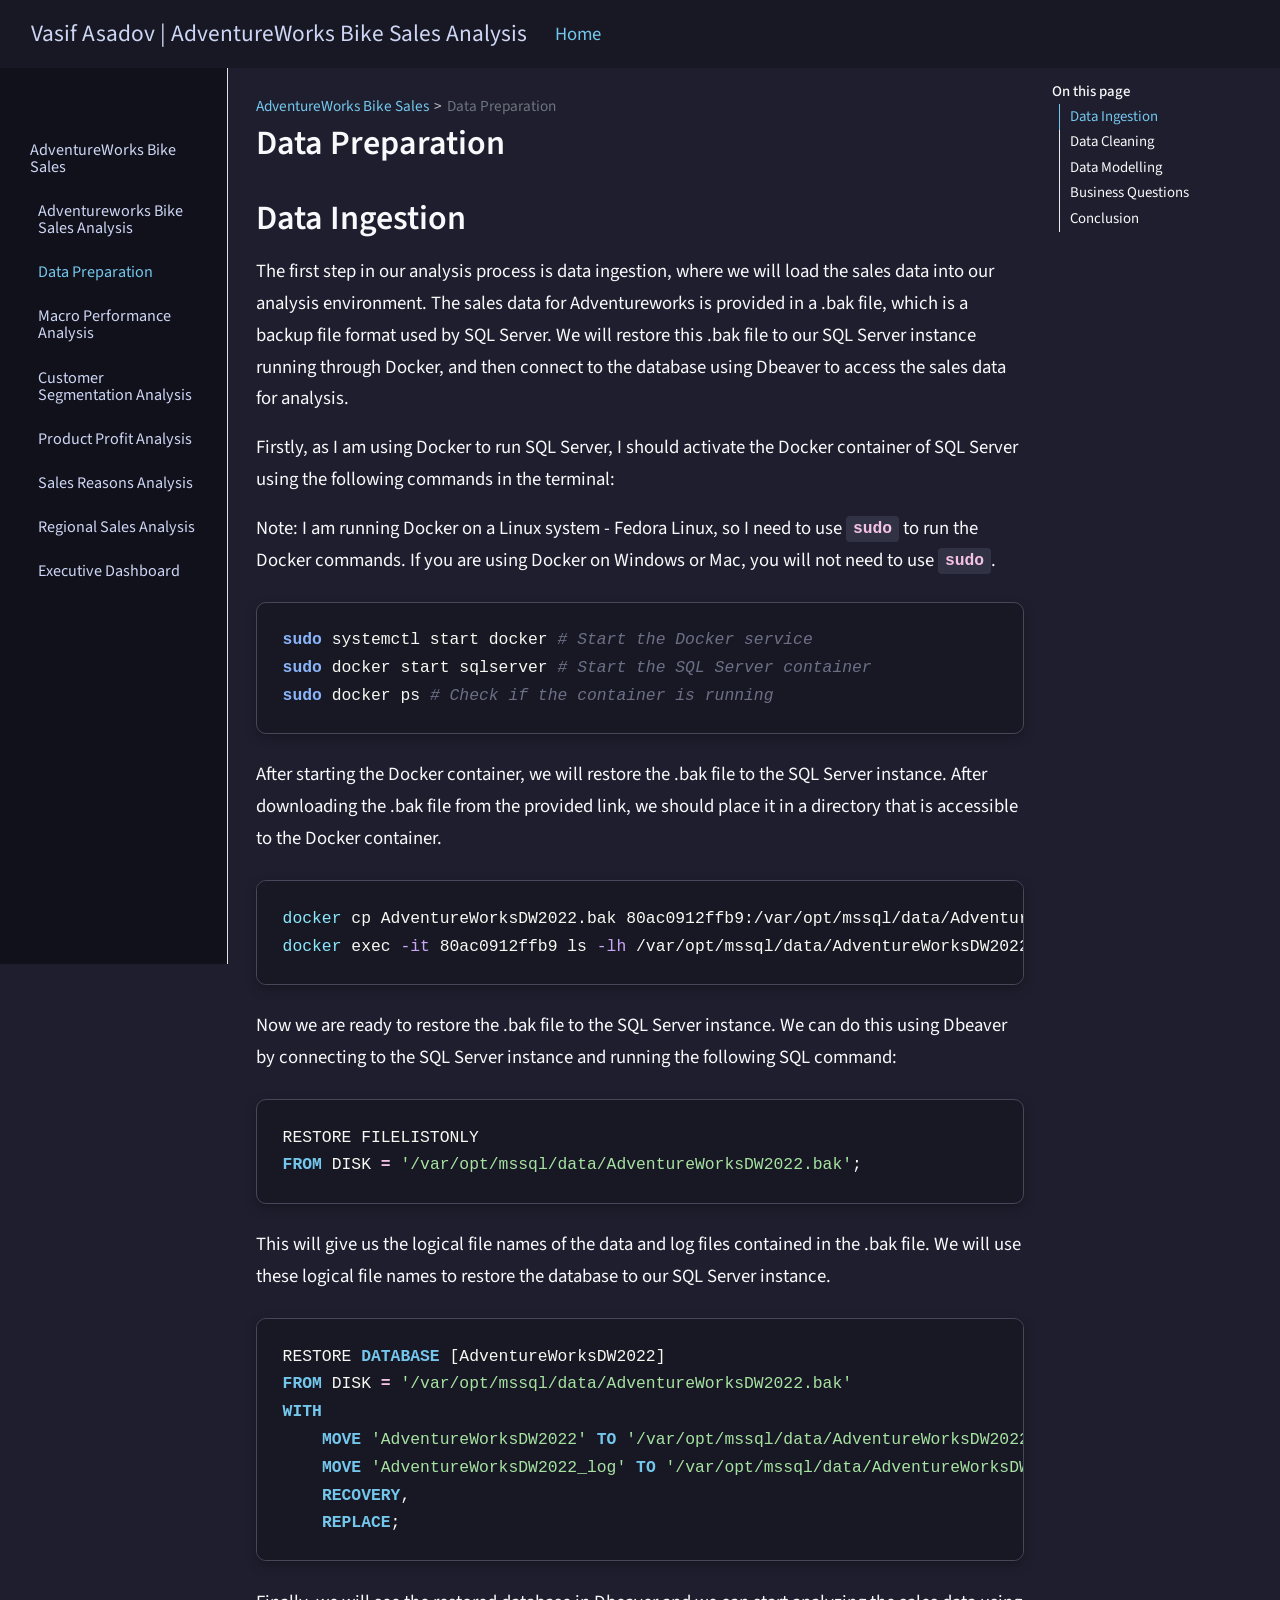
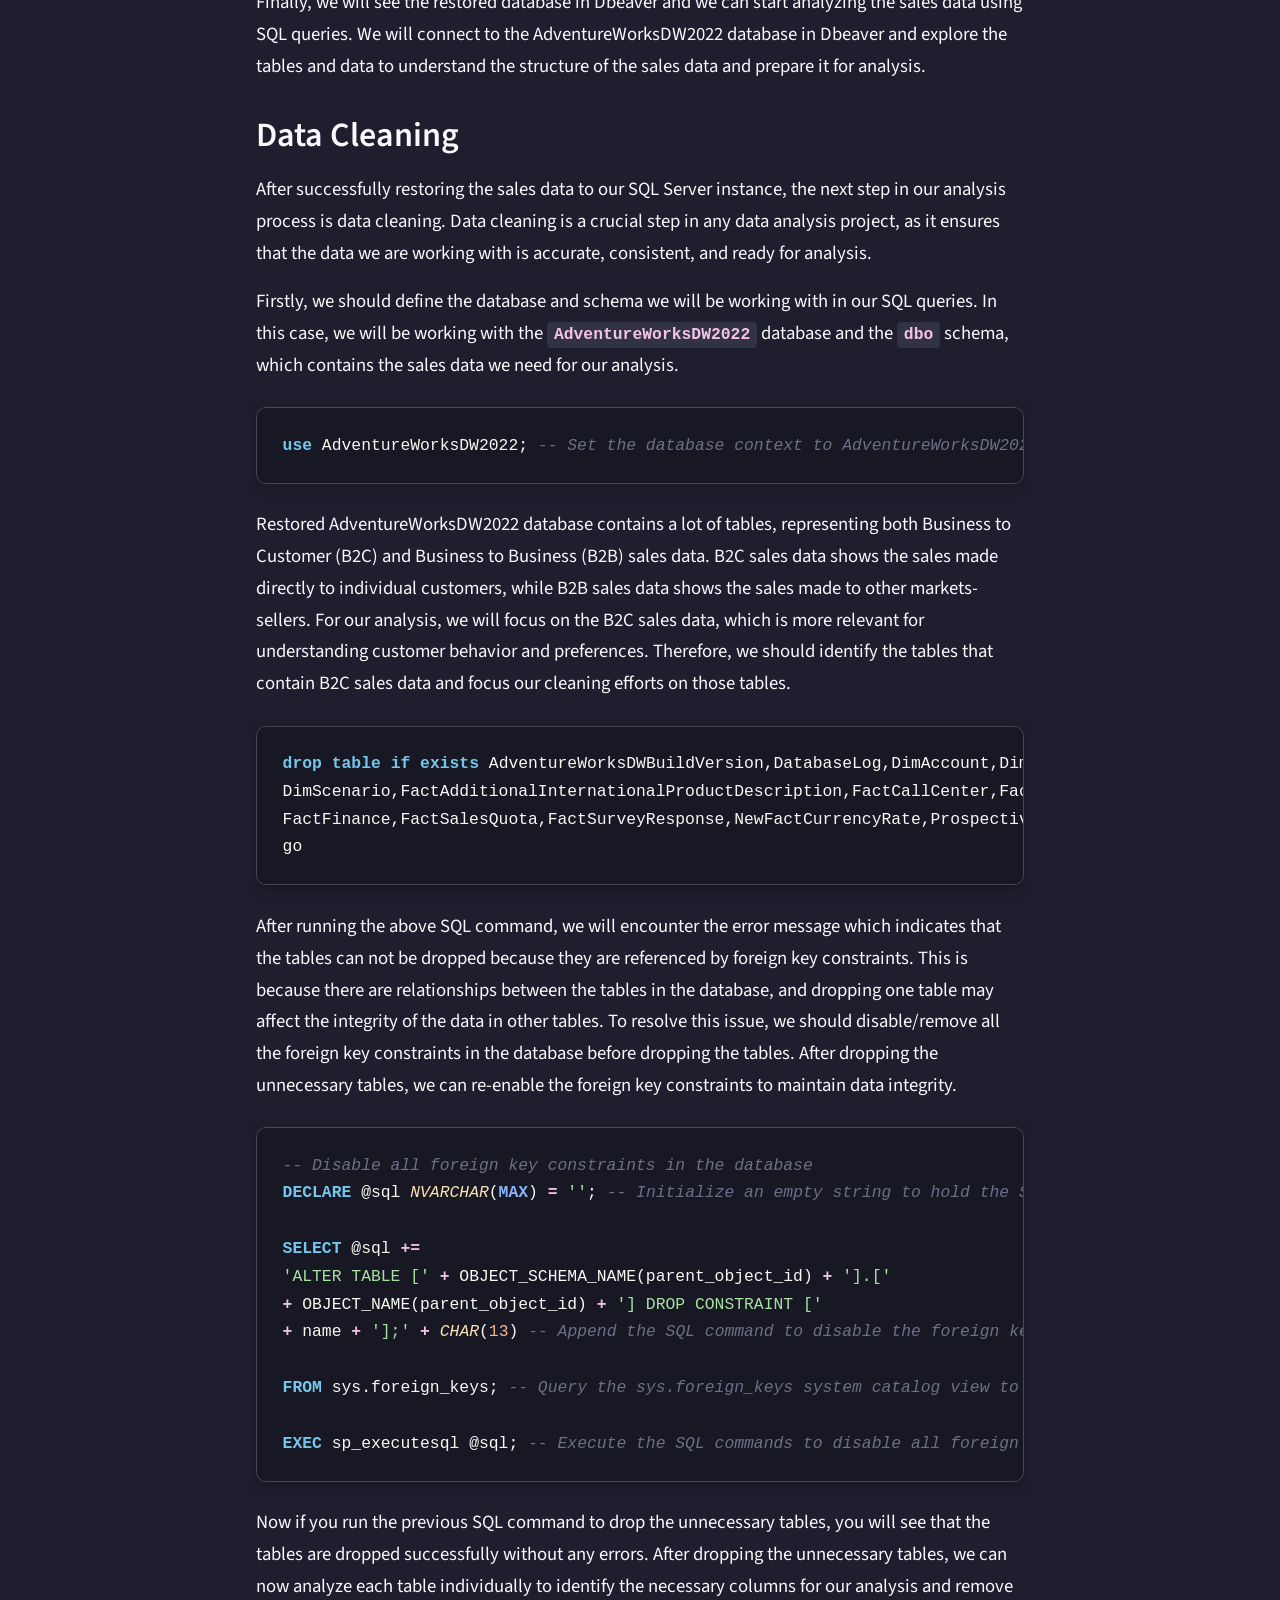
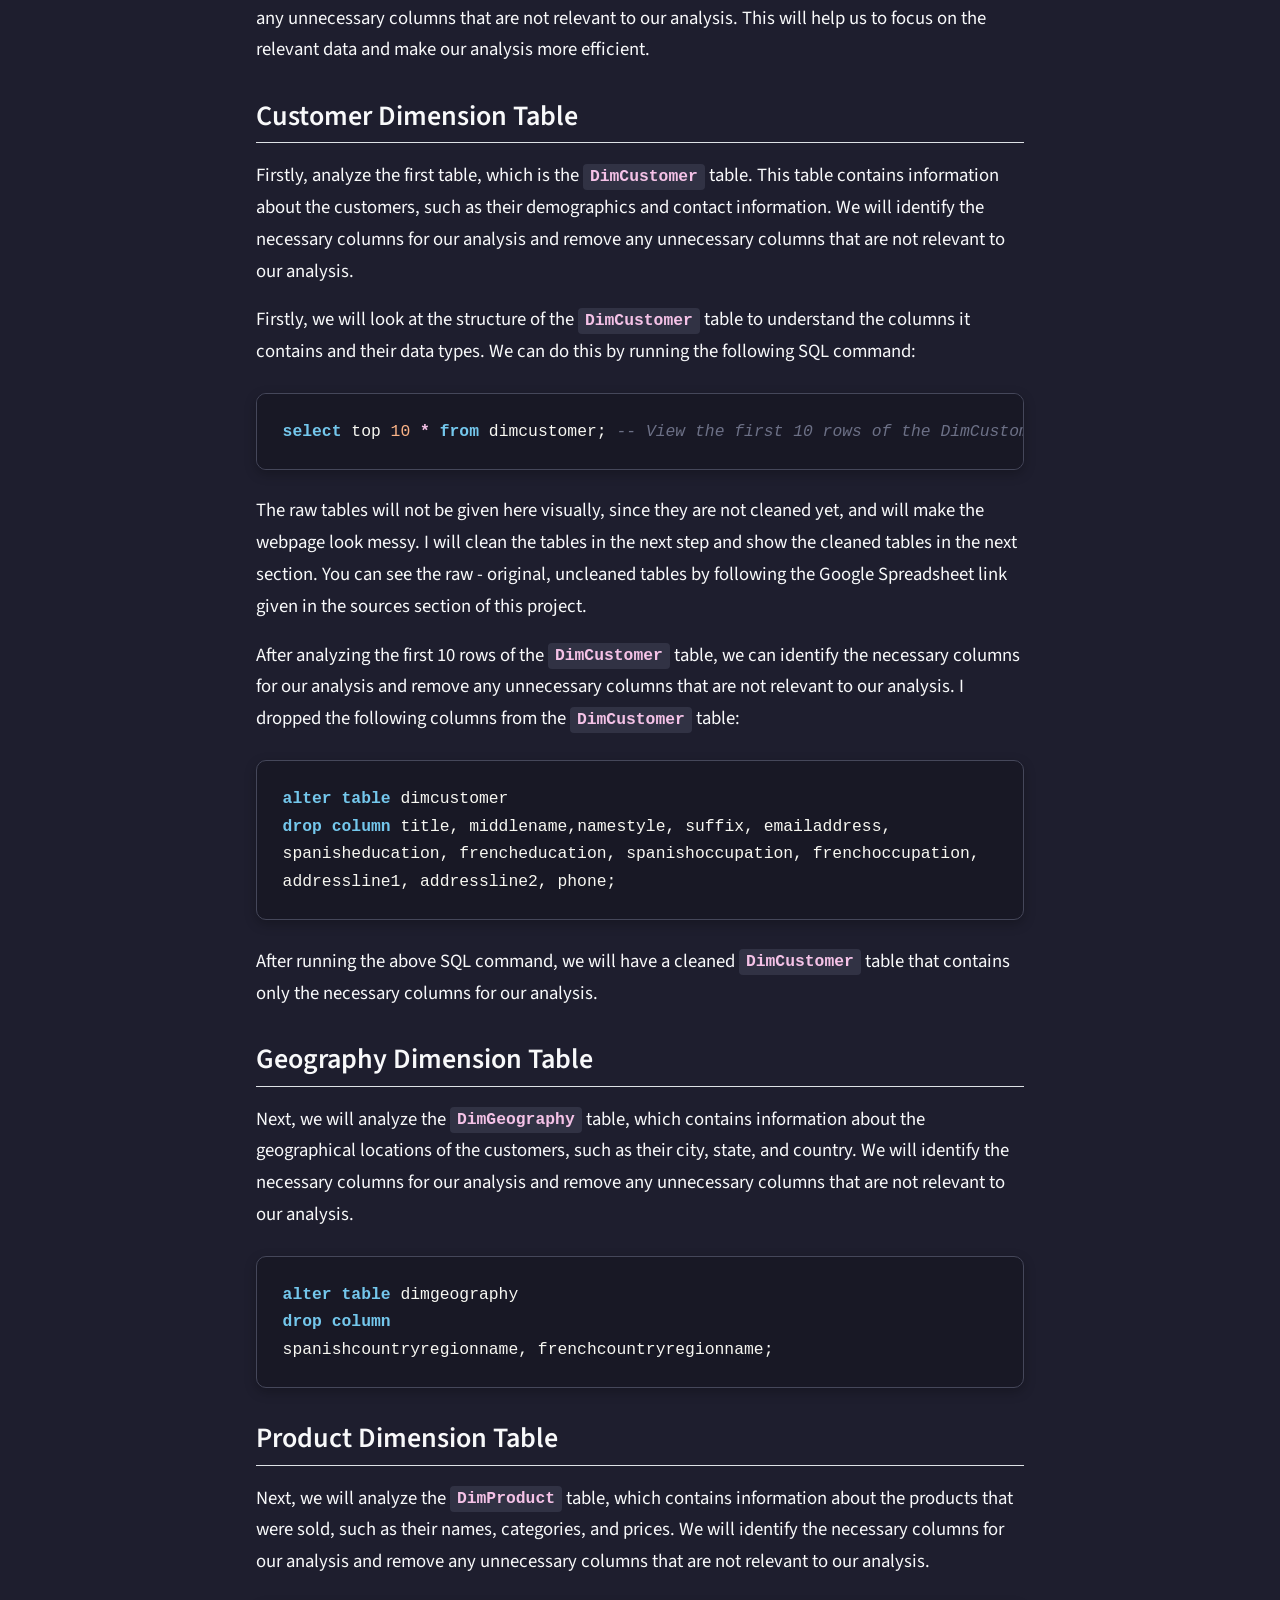
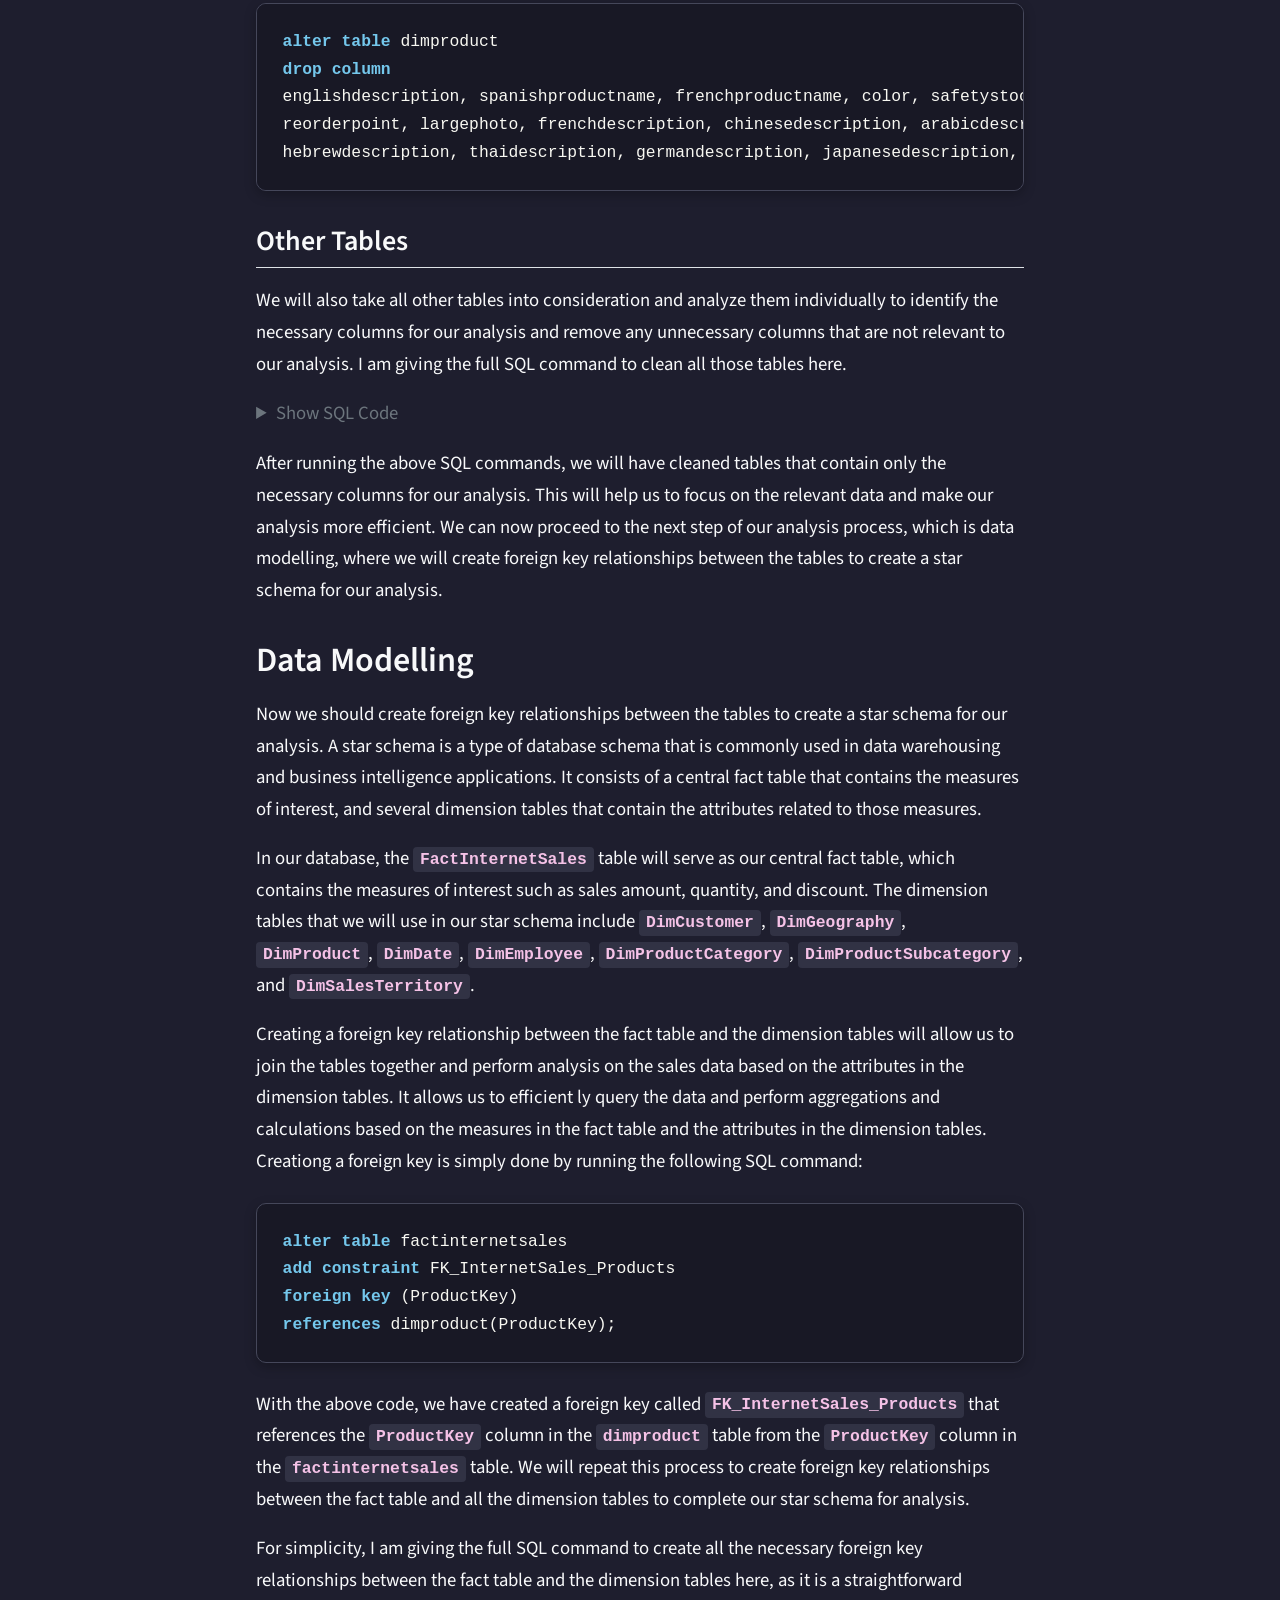
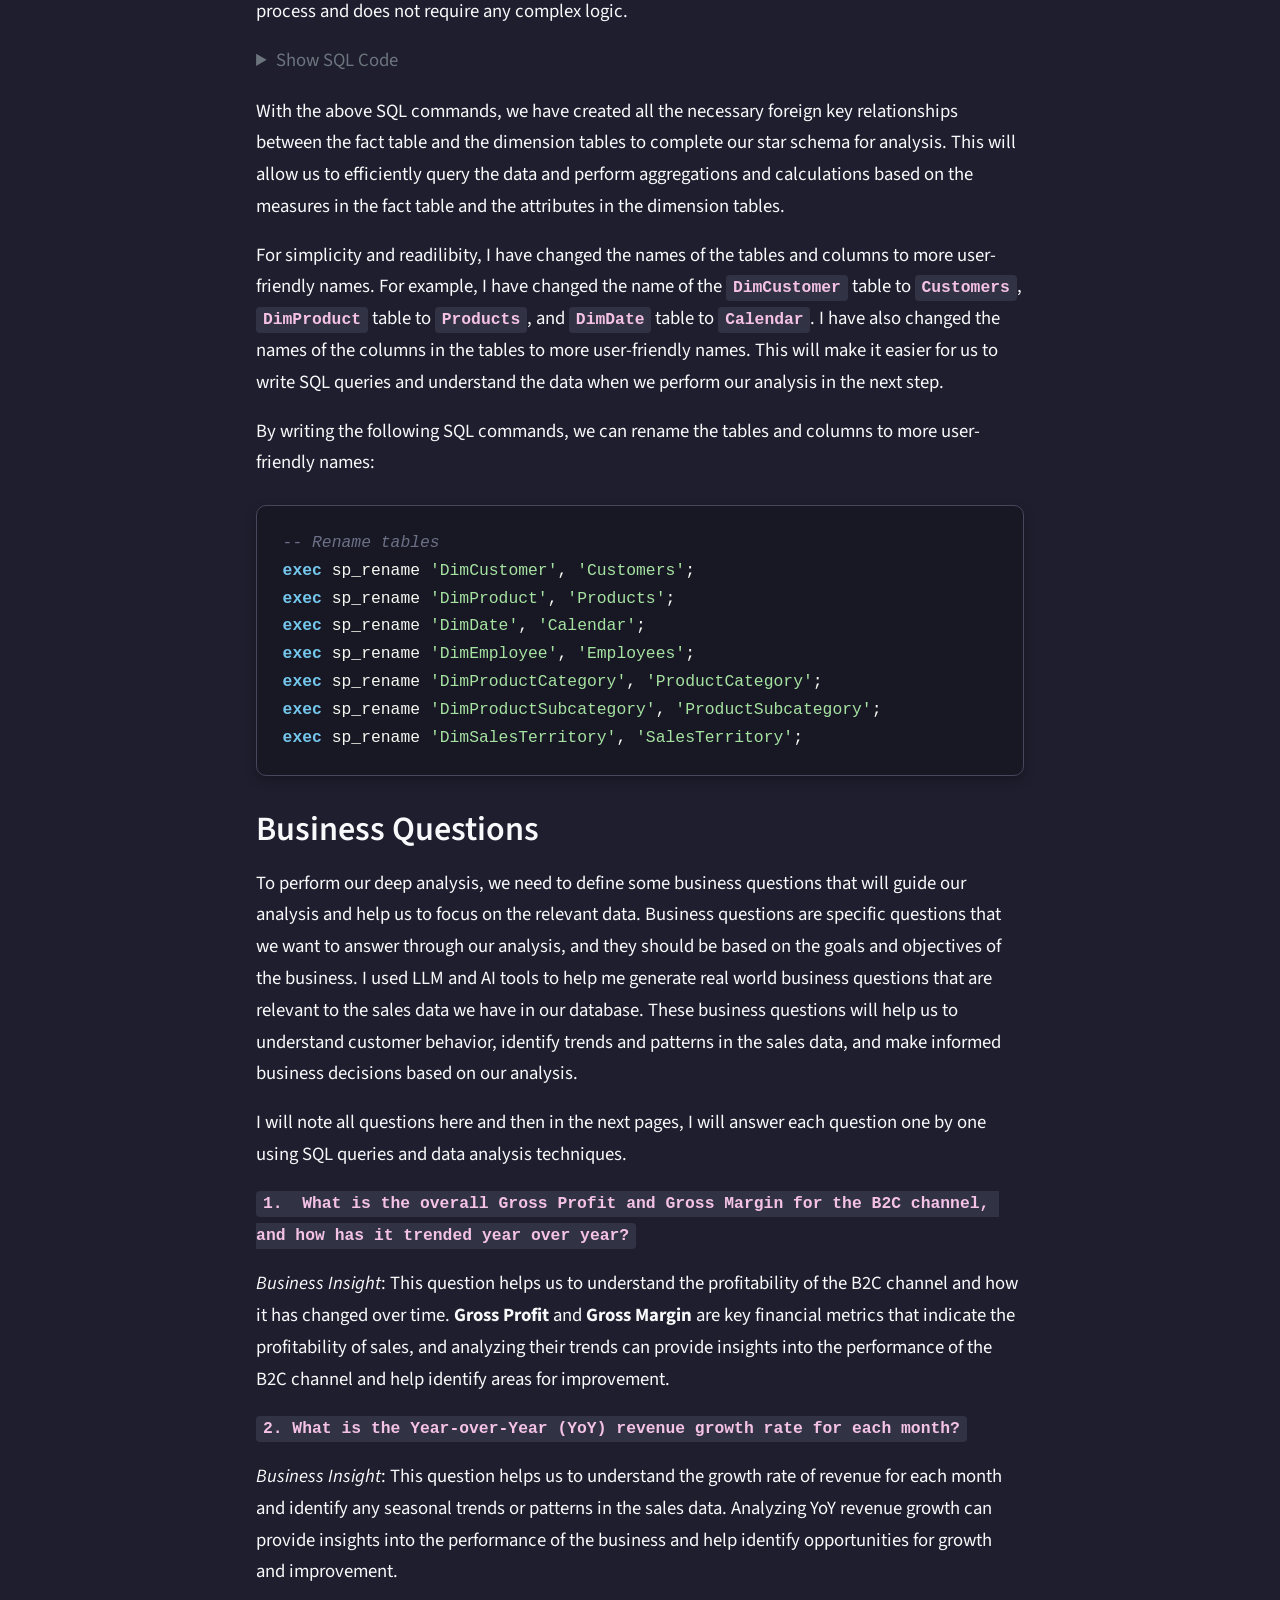
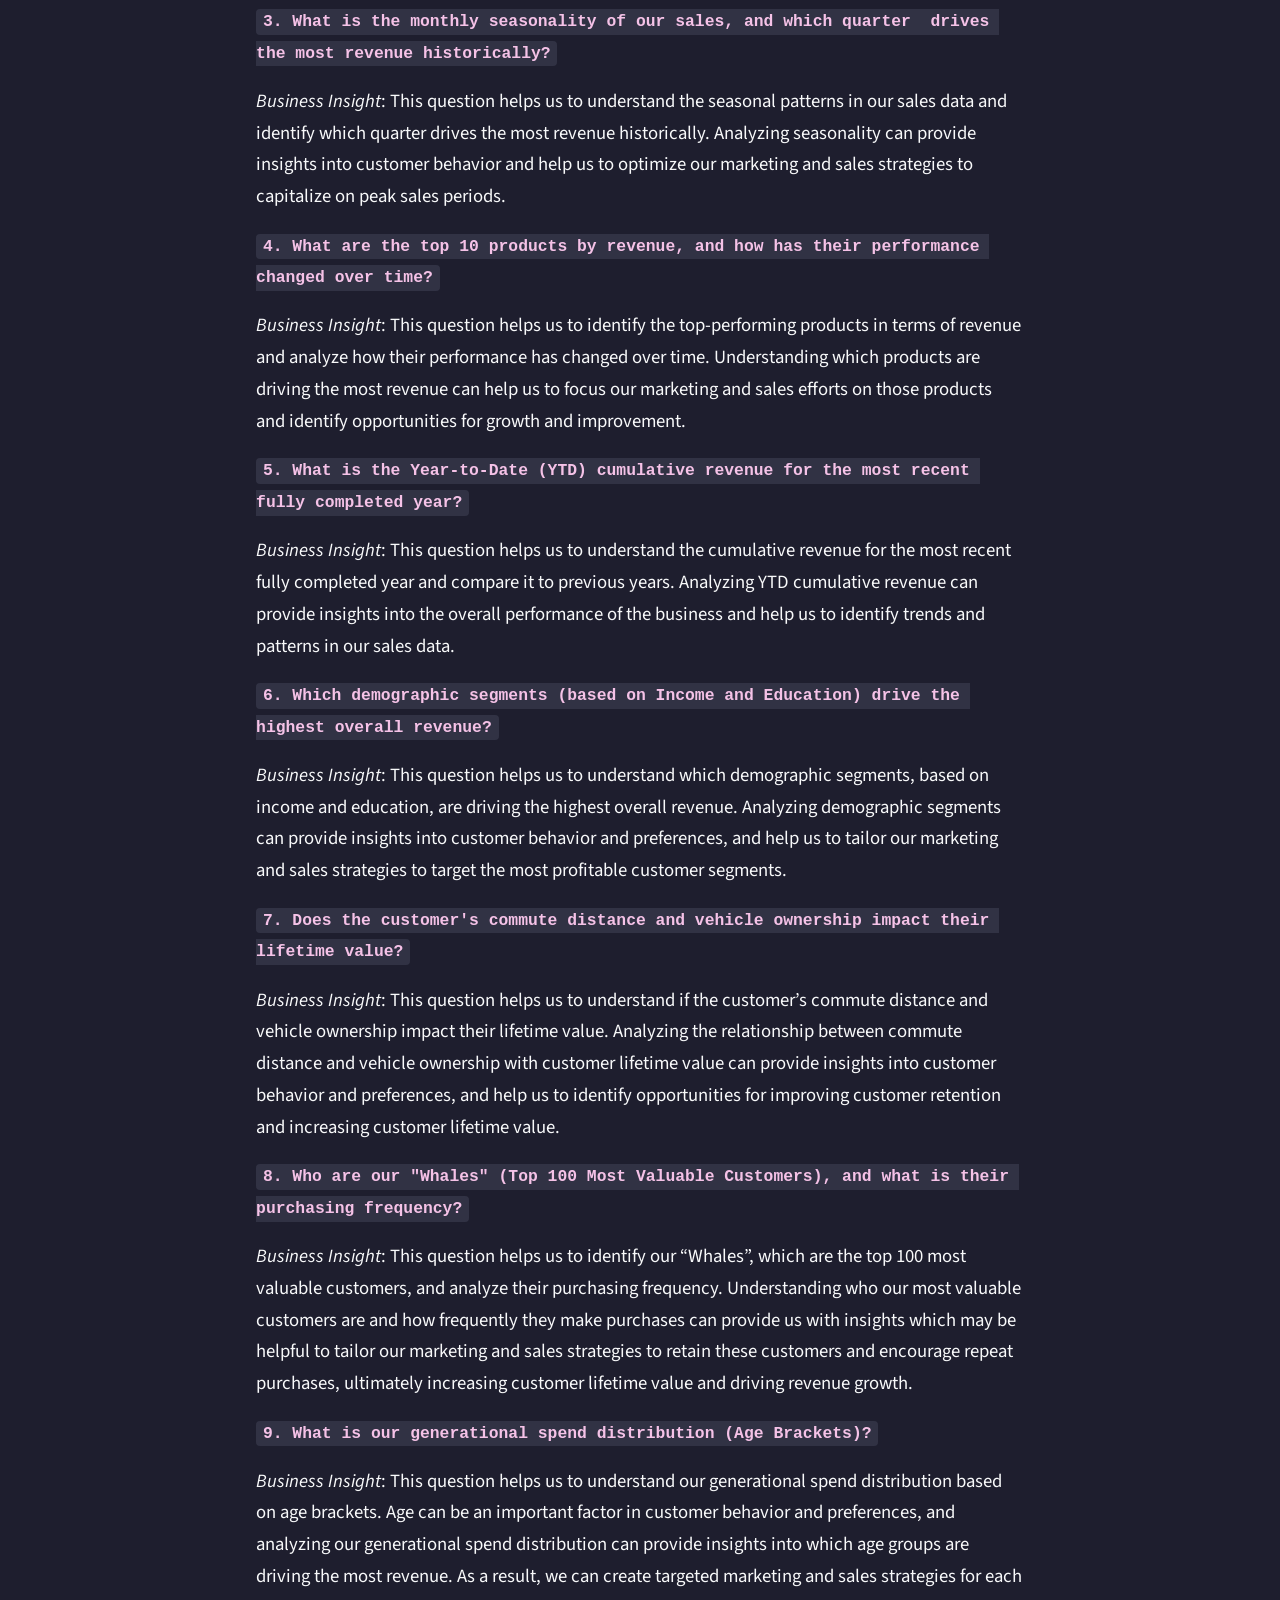
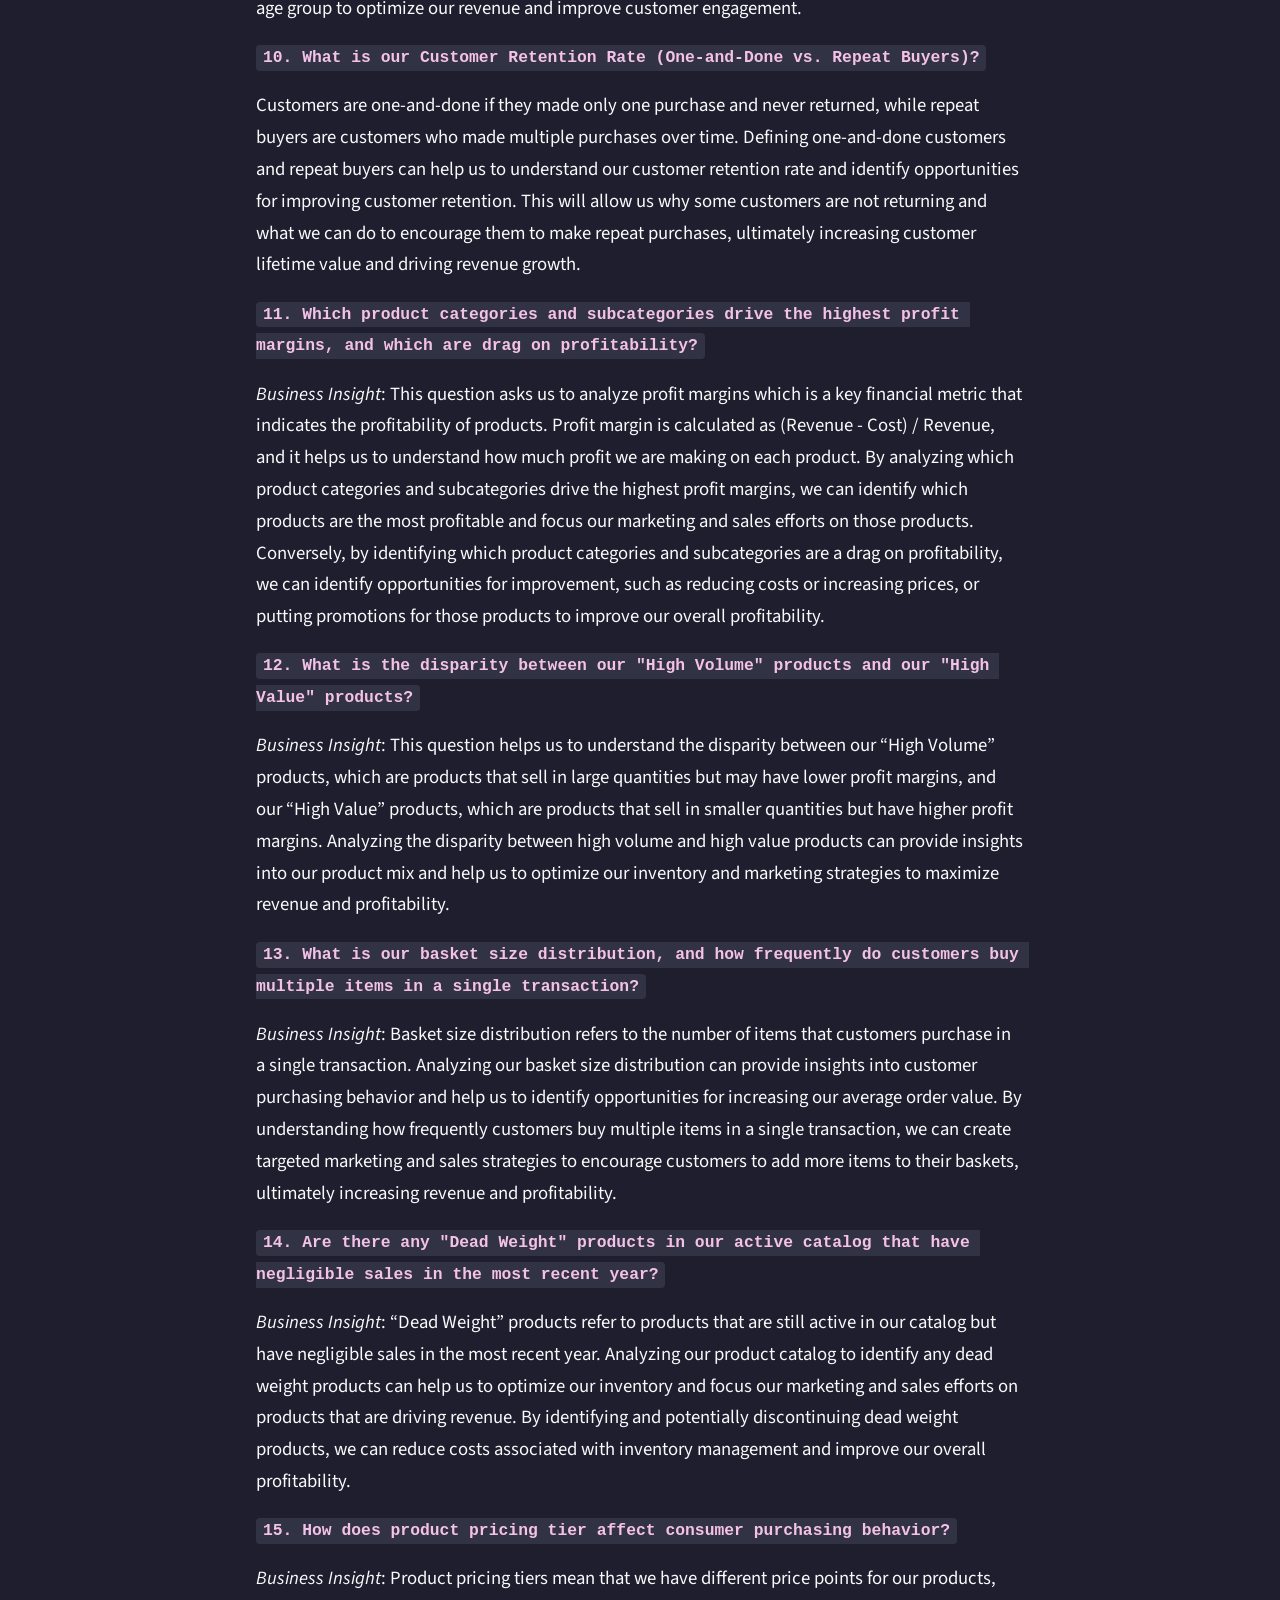
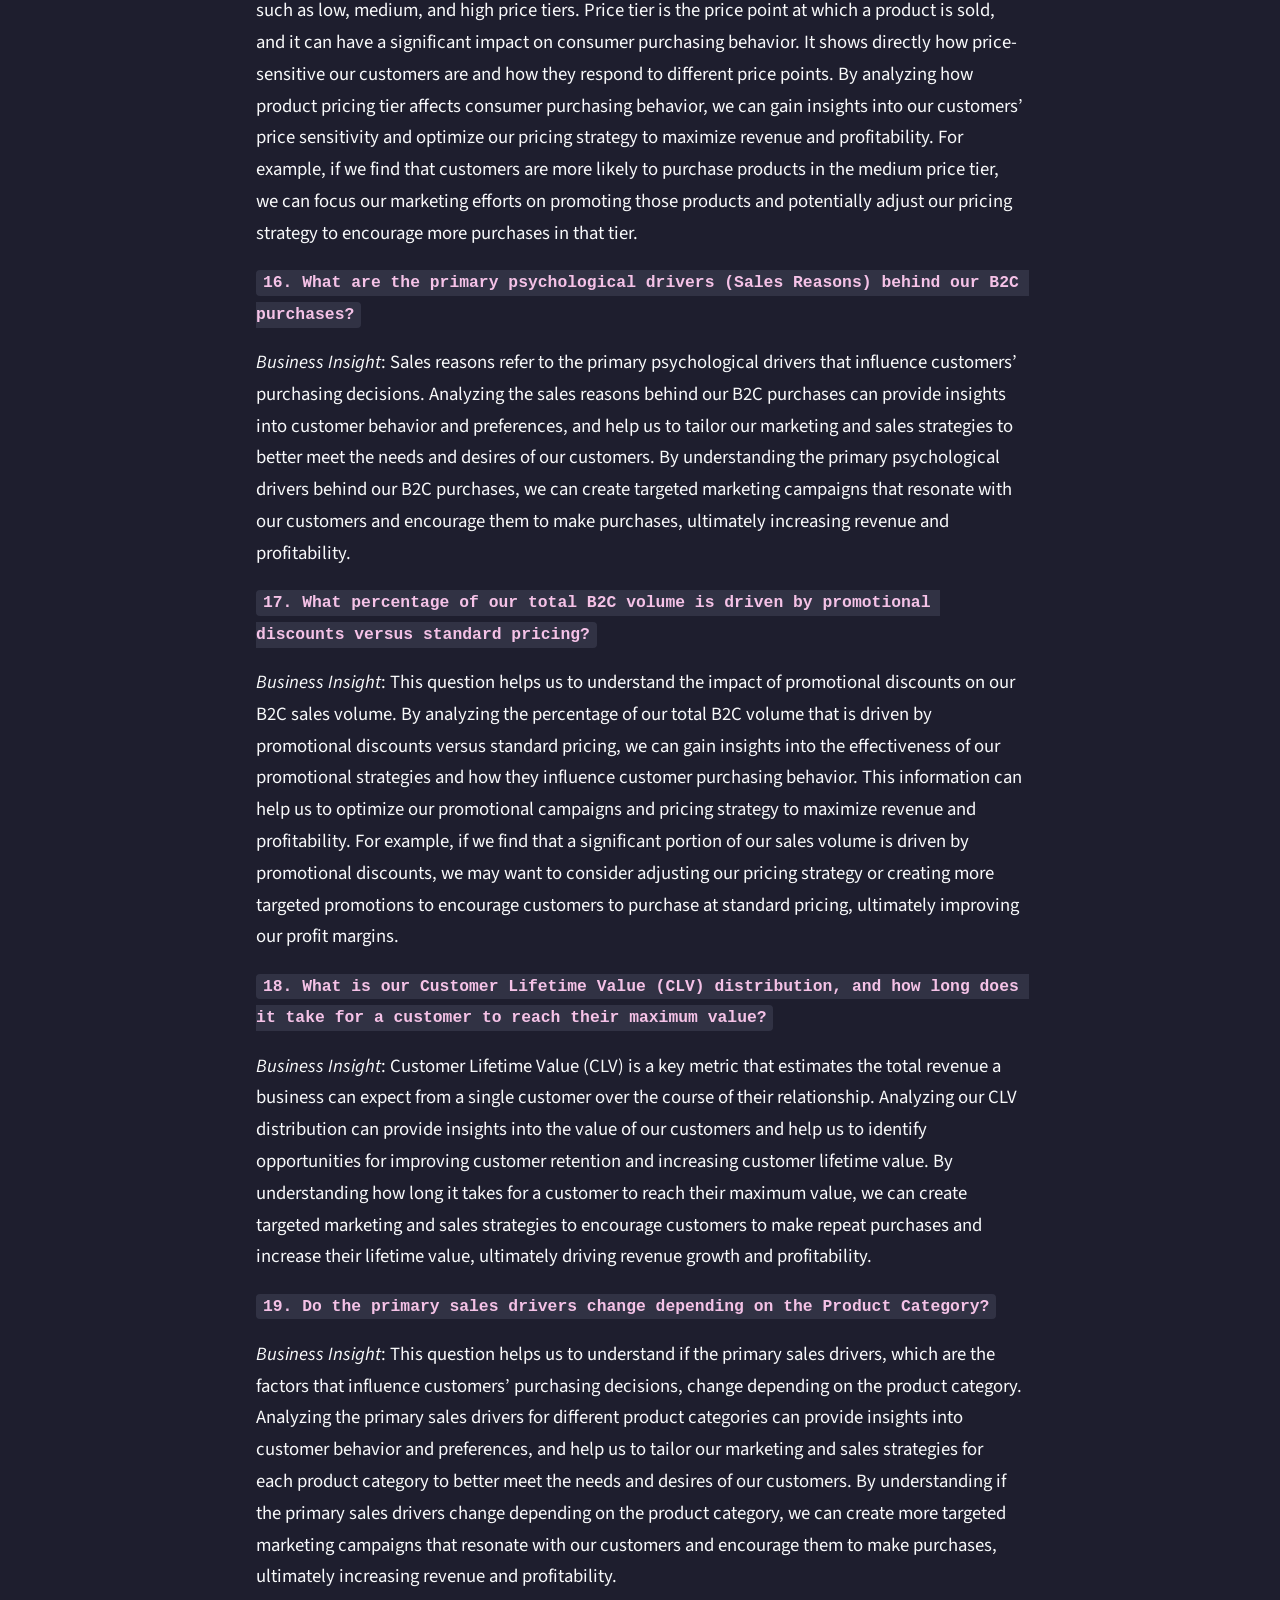
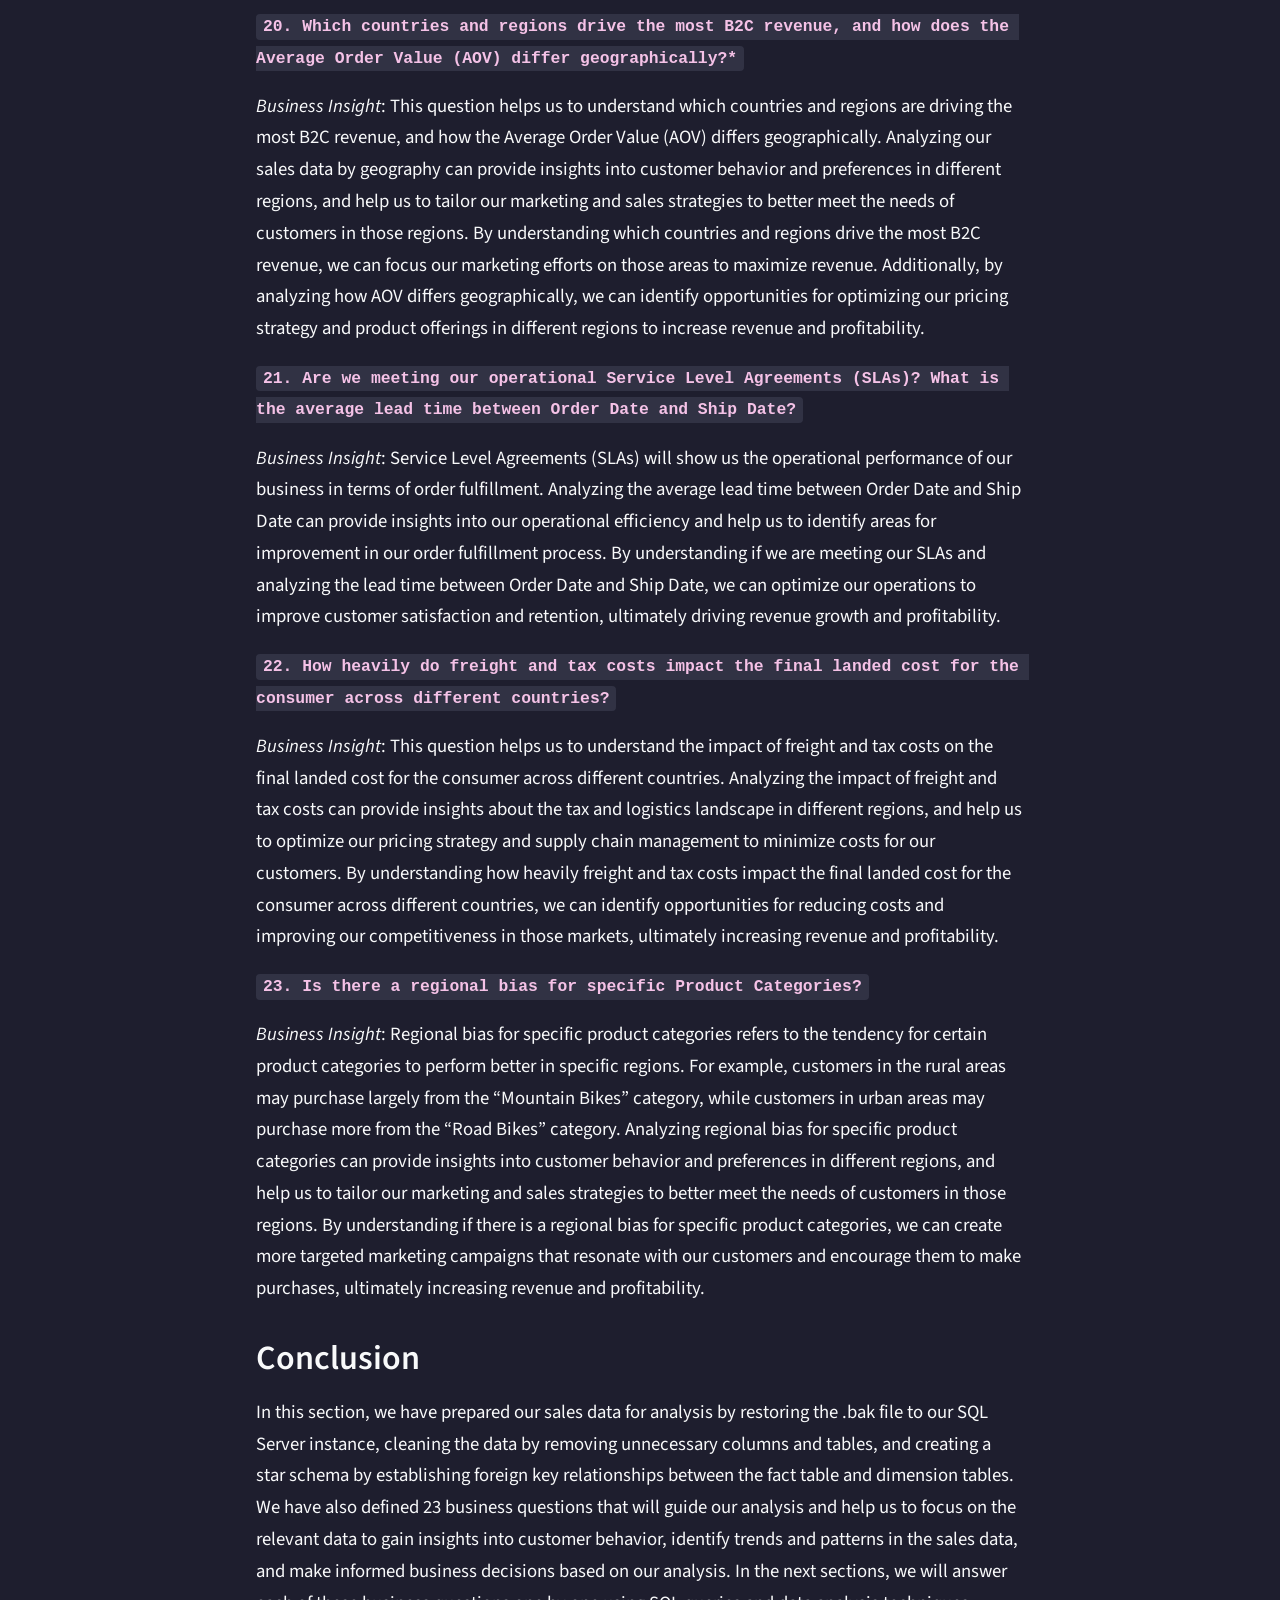
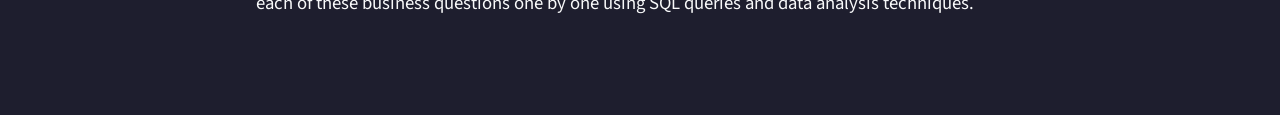
==== commit 77fcd5f9: "edited" ====
--- a/docs/01_data_preparation.html
+++ b/docs/01_data_preparation.html
@@ -128,7 +128,7 @@
           <div class="collapse navbar-collapse" id="navbarCollapse">
             <ul class="navbar-nav navbar-nav-scroll me-auto">
   <li class="nav-item">
-    <a class="nav-link" href="./index.html"> 
+    <a class="nav-link active" href="./index.html" aria-current="page"> 
 <span class="menu-text">Home</span></a>
   </li>  
 </ul>
@@ -142,7 +142,7 @@
       <button type="button" class="quarto-btn-toggle btn" data-bs-toggle="collapse" role="button" data-bs-target=".quarto-sidebar-collapse-item" aria-controls="quarto-sidebar" aria-expanded="false" aria-label="Toggle sidebar navigation" onclick="if (window.quartoToggleHeadroom) { window.quartoToggleHeadroom(); }">
         <i class="bi bi-layout-text-sidebar-reverse"></i>
       </button>
-        <nav class="quarto-page-breadcrumbs" aria-label="breadcrumb"><ol class="breadcrumb"><li class="breadcrumb-item">AdventureWorks Bike Sales</li><li class="breadcrumb-item"><a href="./01_data_preparation.html">Data Preparation</a></li></ol></nav>
+        <nav class="quarto-page-breadcrumbs" aria-label="breadcrumb"><ol class="breadcrumb"><li class="breadcrumb-item"><a href="./index.html">AdventureWorks Bike Sales</a></li><li class="breadcrumb-item"><a href="./01_data_preparation.html">Data Preparation</a></li></ol></nav>
         <a class="flex-grow-1" role="navigation" data-bs-toggle="collapse" data-bs-target=".quarto-sidebar-collapse-item" aria-controls="quarto-sidebar" aria-expanded="false" aria-label="Toggle sidebar navigation" onclick="if (window.quartoToggleHeadroom) { window.quartoToggleHeadroom(); }">      
         </a>
       <button type="button" class="btn quarto-search-button" aria-label="Search" onclick="window.quartoOpenSearch();">
@@ -172,8 +172,11 @@
       </div>
       <ul id="quarto-sidebar-section-1" class="collapse list-unstyled sidebar-section depth1 show">  
           <li class="sidebar-item">
- <span class="menu-text">00_problem_description.qmd</span>
-  </li>
+  <div class="sidebar-item-container"> 
+  <a href="./index.html" class="sidebar-item-text sidebar-link">
+ <span class="menu-text">Adventureworks Bike Sales Analysis</span></a>
+  </div>
+</li>
           <li class="sidebar-item">
   <div class="sidebar-item-container"> 
   <a href="./01_data_preparation.html" class="sidebar-item-text sidebar-link active">
@@ -245,7 +248,7 @@
 <!-- main -->
 <main class="content" id="quarto-document-content">
 
-<header id="title-block-header" class="quarto-title-block default"><nav class="quarto-page-breadcrumbs quarto-title-breadcrumbs d-none d-lg-block" aria-label="breadcrumb"><ol class="breadcrumb"><li class="breadcrumb-item">AdventureWorks Bike Sales</li><li class="breadcrumb-item"><a href="./01_data_preparation.html">Data Preparation</a></li></ol></nav>
+<header id="title-block-header" class="quarto-title-block default"><nav class="quarto-page-breadcrumbs quarto-title-breadcrumbs d-none d-lg-block" aria-label="breadcrumb"><ol class="breadcrumb"><li class="breadcrumb-item"><a href="./index.html">AdventureWorks Bike Sales</a></li><li class="breadcrumb-item"><a href="./01_data_preparation.html">Data Preparation</a></li></ol></nav>
 <div class="quarto-title">
 <h1 class="title">Data Preparation</h1>
 </div>
